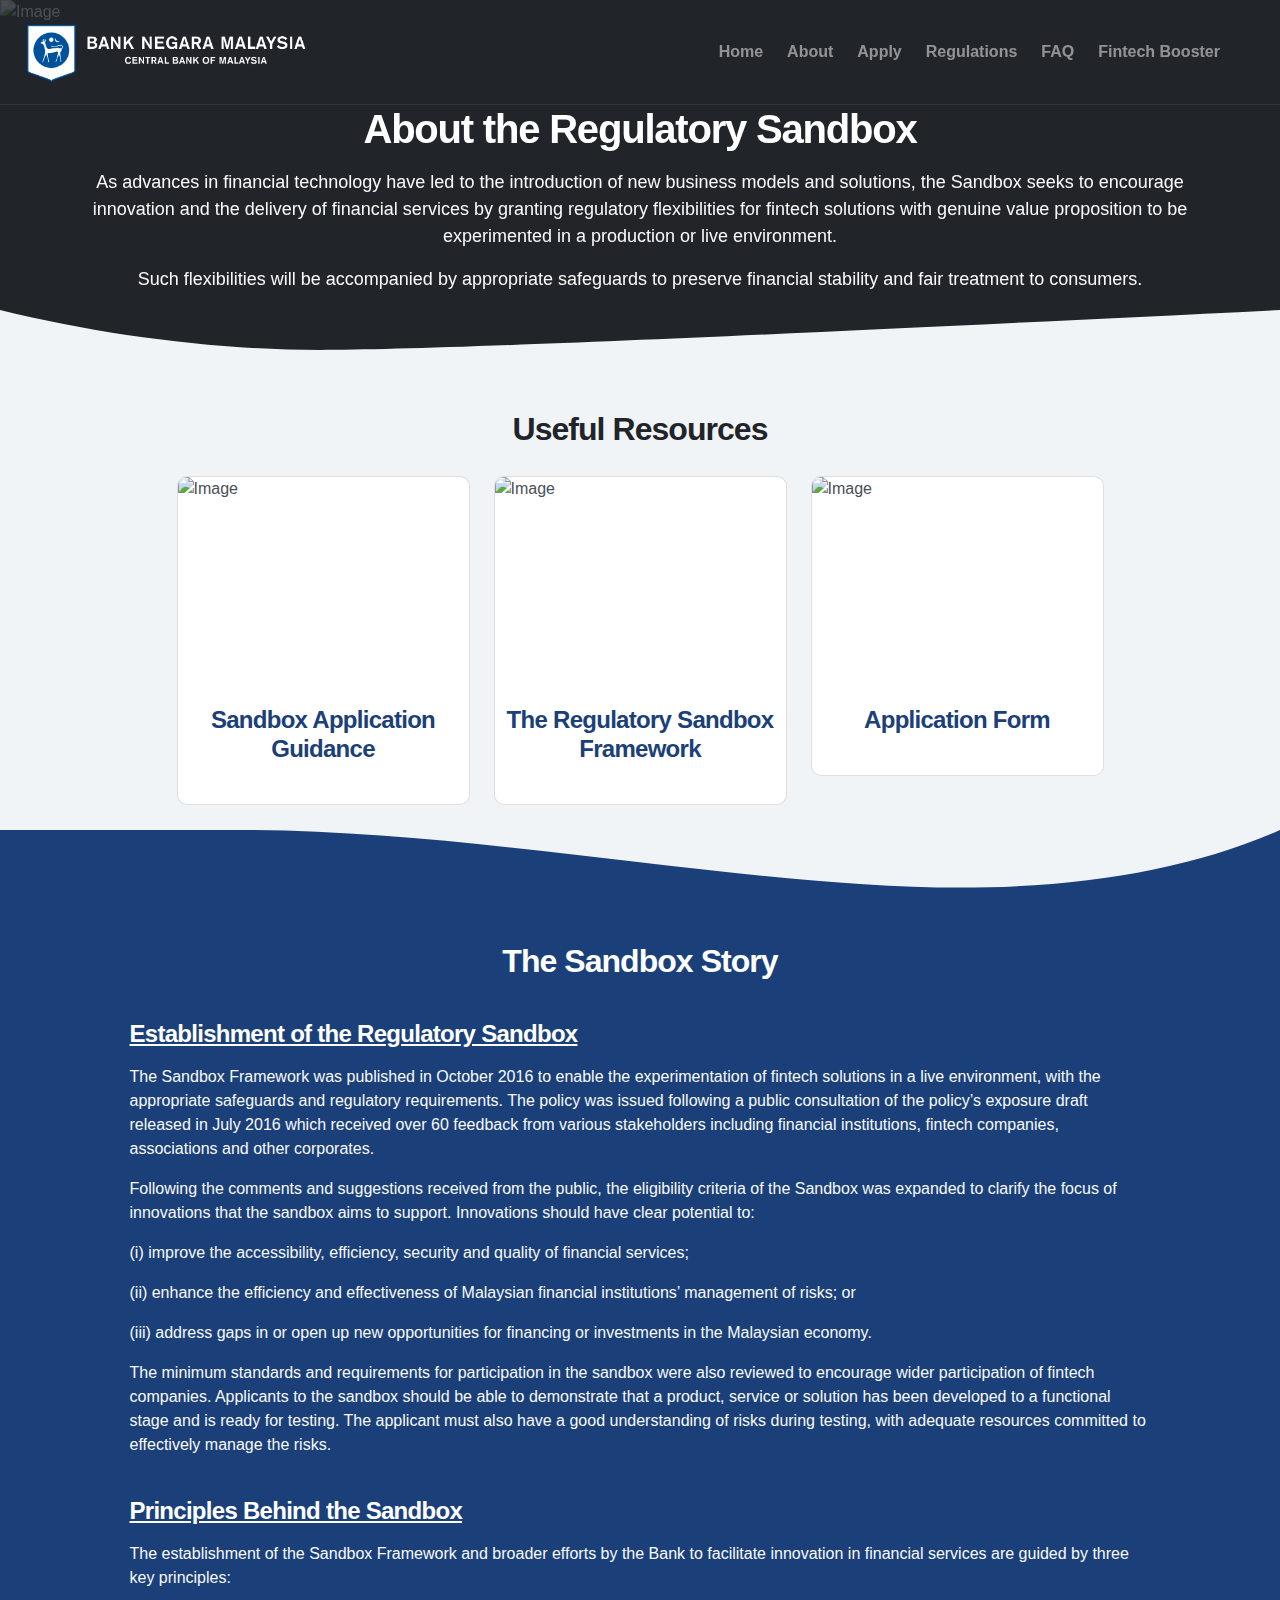
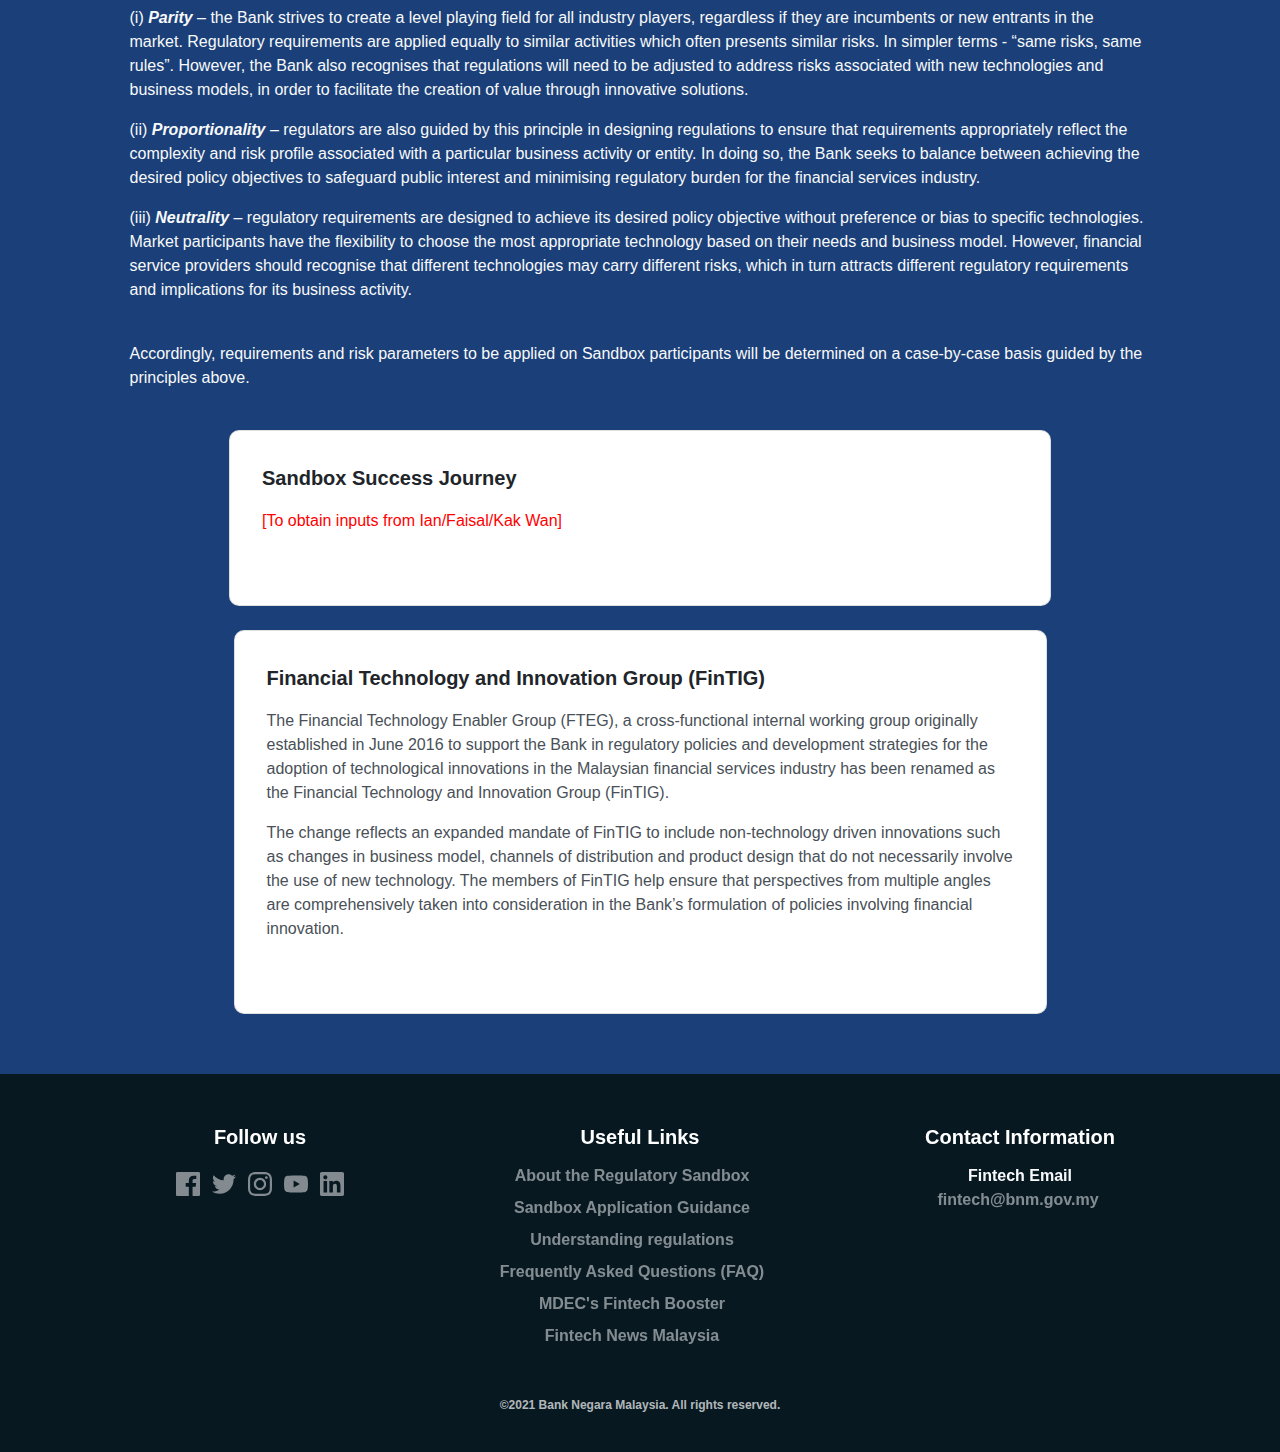
==== About.html @ 2fa1a5d5 "6 april update" ====
<!doctype html>
<html lang="en">
<meta http-equiv="content-type" content="text/html;charset=UTF-8" />
<head>
    <meta charset="utf-8">
    <title>About the Sandbox</title>
    <meta name="viewport" content="width=device-width, initial-scale=1.0">
    <meta name="description" content="About the Sandbox">
<link rel="shortcut icon" href="favicon.ico" />
    <link href="https://amer6693.github.io/about-page/css/loaders/loader-typing.css" rel="stylesheet" type="text/css" media="all" />
    <link href="https://amer6693.github.io/about-page/css/theme-coworking.css" rel="stylesheet" type="text/css" media="all" />
    <link href="https://amer6693.github.io/about-page/css/custom.css" rel="stylesheet" type="text/css" media="all" />
    <link rel="preload" as="font" href="https://amer6693.github.io/about-page/fonts/Inter-UI-upright.var.woff2" type="font/woff2" crossorigin="anonymous">
    <link rel="preload" as="font" href="https://amer6693.github.io/about-page/fonts/Inter-UI.var.woff2" type="font/woff2" crossorigin="anonymous">
  </head>

  <body data-smooth-scroll-offset="73">
    <div class="loader">
      <div class="loading-animation"></div>
    </div>
 
    <div class="navbar-container">
      <nav class="navbar navbar-expand-lg navbar-dark" data-overlay data-sticky="top">
        <div class="container col">
          <div class="px-1 col-6 col-sm-5 col-md-4 col-lg-3 col-xl-3">
            <img src="https://amer6693.github.io/about-page/images/bnm_logo_L.png"  alt="BNM Logo">
          </div>

          <button class="navbar-toggler order-last" type="button" data-toggle="collapse" data-target=".navbar-collapse" aria-expanded="false" aria-label="Toggle navigation">
            <img class="icon navbar-toggler-open" src="https://amer6693.github.io/about-page/images/icons/interface/menu.svg" alt="menu interface icon" data-inject-svg />
            <img class="icon navbar-toggler-close" src="https://amer6693.github.io/about-page/images/icons/interface/cross.svg" alt="cross interface icon" data-inject-svg />
          </button>
          <div class="col-lg-8  col-xl-7 collapse navbar-collapse justify-content-end order-last">
            <div class="py-2 py-lg-0">
              <ul class="navbar-nav">
                <li class="nav-item ">
                  <a href="https://amer6693.github.io/index.html" class="text-wrap nav-link">Home</a>
                </li>
                
                <li class="nav-item ">
                  <a href="https://amer6693.github.io/About.html" target="_blank" class="text-wrap nav-link">About</a>
                </li>

                <li class="nav-item ">
                  <a href="https://amer6693.github.io/Guidance.html" target="_blank" class="text-wrap nav-link">Apply</a>
                </li>

                <li class="nav-item ">
                  <a href="https://amer6693.github.io/Regulations.html" target ="_blank" class="text-wrap nav-link">Regulations</a>
                </li>
                
                <li class="nav-item ">
                  <a href="https://amer6693.github.io/FAQ.html" target ="_blank" class="text-wrap nav-link">FAQ</a>
                </li>
                
                <li class="nav-item ">
                  <a href="https://fintechbooster.com.my/" target ="_blank" class="text-wrap nav-link">Fintech Booster</a>
                </li>
                
                <li class="nav-item dropdown">
                  <a href="" class=" text-wrap nav-link dropdown-toggle" data-toggle="dropdown-grid" aria-expanded="false" aria-haspopup="true"></a>
                  <div class="dropdown-menu row" style="left: -1855px;">
                    <div class="col-auto" data-dropdown-content="" style="left: 1855px;">
                      <div class="dropdown-grid-menu">
                      <a href="" class="dropdown-item"></a>
                      </div>
                    </div>
                  </div>
                </li>

              </ul>
            </div>
          </div>


        </div>
      </nav>
    </div>
     
      <section class="has-divider py-0 bg-dark text-light header-inner p-0 jarallax position-relative" data-jarallax data-speed="0.2" data-overlay>
      <img src="https://www.un.org/sites/un2.un.org/files/field/image/inspiring_global_action_reframing_responsibilities_to_one_another_and_our_communities_during_the_covid-19_pandemic.jpg" alt="Image" class="jarallax-img opacity-20">
      
     <div class="container py-0">
        <div class="row text-center justify-content-center" data-aos="fade-up">
          <div class="col">
		   <h1 class="h1">About the Regulatory Sandbox</h1>
		   <p style="font-size: 18px;">As advances in financial technology have led to the introduction of new business models and solutions, the Sandbox seeks to encourage innovation and the delivery of financial services by granting regulatory flexibilities for fintech solutions with genuine value proposition to be experimented in a production or live environment.</p>
        <p style="font-size: 18px;">Such flexibilities will be accompanied by appropriate safeguards to preserve financial stability and fair treatment to consumers.</p>
          </div>
        </div>
      </div>

       <div class="divider">
        <svg xmlns="http://www.w3.org/2000/svg" xmlns:xlink="http://www.w3.org/1999/xlink" width="100%" height="96px" viewBox="0 0 100 100" version="1.1" preserveAspectRatio="none" class="injected-svg bg-primary-alt flip-x" data-src="https://amer6693.github.io/images/dividers/divider-1.svg">
     <path d="M0,0 C40,33 66,52 75,52 C83,52 92,33 100,0 L100,100 L0,100 L0,0 Z"></path>
</svg>
       </div>

    </section>


<!-- MAIN BODY -->

    <section class="bg-primary-alt py-0">
      <div class="container">
        <div class="row justify-content-center text-center mb-2">
          <div class="col">
            <br>
            <h2 class="mx-lg-8">Useful Resources</h2>
          </div>
        </div>
      </div>

      
      <div class="row mx-1 justify-content-center">

        <div class="col-5 col-md-3" >
          <div class="card">
            <img src="https://images.unsplash.com/photo-1454165804606-c3d57bc86b40?ixid=MXwxMjA3fDB8MHxzZWFyY2h8MXx8cHJvZmVzc2lvbmFsJTIwYmFja2dyb3VuZHxlbnwwfHwwfA%3D%3D&ixlib=rb-1.2.1&w=1000&q=80" width="250" height="200" alt="Image" class="card-img-top">
            <div class="flex-grow-1 mb-3">
              <h4 class="h4"><a href="https://amer6693.github.io/Guidance.html"><p style="text-align: center;"><br>Sandbox Application Guidance</br></p></a></h4>
              <p></p>
            </div>
          </div>
        </div>


        <div class="col-5 col-md-3" >
          <div class="card">
            <img src="https://www.psychologicalscience.org/redesign/wp-content/uploads/2016/01/PAFF_082917_flippingbook-609x419.jpg" width="250" height="200" alt="Image" class="card-img-top">
            <div class="flex-grow-1 mb-3">
              <h4 class="h4"><a href="https://www.bnm.gov.my/documents/20124/761691/pd_regulatorysandboxframework_Oct2016.pdf"><p style="text-align: center;"><br>The Regulatory Sandbox Framework</p></a></h4>
              <p></p>
            </div>
          </div>
        </div>

        <div class="col-5 col-md-3" >
          <div class="card">
            <img src="https://www.thebalancecareers.com/thmb/gufl5zSHn0_7gaZGr0sjx4Fl-YM=/1848x1039/filters:no_upscale():max_bytes(150000):strip_icc()/iStock_000061902266_Medium-56b09b2c3df78cf772cffab0.jpg" width="250" height="200" alt="Image" class="card-img-top">
            <div class="flex-grow-1 mb-3">
              <h4 class="h4"><a href="/BNM_Sandbox_Application_Form.docx" download="BNM_Sandbox_Application_Form.docx"><p style="text-align: center;"><br>Application Form</p></a></h4>
              <p></p>
            </div>
          </div>
        </div>
          
 
    </section>

    
    <div class="divider bg-primary-alt py-0" id="pt1">
      <svg xmlns="http://www.w3.org/2000/svg" xmlns:xlink="http://www.w3.org/1999/xlink" width="100%" height="96px" viewBox="0 0 100 100" version="1.1" preserveAspectRatio="none" class="injected-svg bg-primary flip-x" data-src="https://amer6693.github.io/images/dividers/divider-3.svg">
   <path d="M0,0 C6.83050094,50 15.1638343,75 25,75 C41.4957514,75 62.4956597,0 81.2456597,0 C93.7456597,0 99.9971065,0 100,0 L100,100 L0,100"></path>
</svg>
   </div>



   <section class="bg-primary py-0">
    
      <div class="container py-4">
        <div class="row  justify-content-center ">
          <div class="col-11 mb-3 text-light">
            <h2 class="h2"><p style="text-align: center;">The Sandbox Story</p> </h2>
            <br>
            <div id="sandbox-principles">
            <h4 class="h4" style="text-align: left;"><u>Establishment of the Regulatory Sandbox</u></h4>
            <p style="text-align: left;">The Sandbox Framework was published in October 2016 to enable the experimentation of fintech solutions in a live environment, with the appropriate safeguards and regulatory requirements. The policy was issued following a public consultation of the policy’s exposure draft released in July 2016 which received over 60 feedback from various stakeholders including financial institutions, fintech companies, associations and other corporates. </p>
            <p style="text-align: left;">Following the comments and suggestions received from the public, the eligibility criteria of the Sandbox was expanded to clarify the focus of innovations that the sandbox aims to support. Innovations should have clear potential to:</p>
            <p style="text-align: left;">(i) improve the accessibility, efficiency, security and quality of financial services;</p>
            <p style="text-align: left;">(ii) enhance the efficiency and effectiveness of Malaysian financial institutions’ management of risks; or</p>
            <p style="text-align: left;">(iii) address gaps in or open up new opportunities for financing or investments in the Malaysian economy.</p>
            <p style="text-align: left;">The minimum standards and requirements for participation in the sandbox were also reviewed to encourage wider participation of fintech companies. Applicants to the sandbox should be able to demonstrate that a product, service or solution has been developed to a functional stage and is ready for testing. The applicant must also have a good understanding of risks during testing, with adequate resources committed to effectively manage the risks.</p>
            <br>
            <h4 class="h4" style="text-align: left;"><u>Principles Behind the Sandbox </u></h4>
            <p style="text-align: left;">The establishment of the Sandbox Framework and broader efforts by the Bank to facilitate innovation in financial services are guided by three key principles:</p>
            <p style="text-align: left;">(i) <strong><i>Parity</i></strong> – the Bank strives to create a level playing field for all industry players, regardless if they are incumbents or new entrants in the market. Regulatory requirements are applied equally to similar activities which often presents similar risks. In simpler terms - “same risks, same rules”. However, the Bank also recognises that regulations will need to be adjusted to address risks associated with new technologies and business models, in order to facilitate the creation of value through innovative solutions. </p>
            <p style="text-align: left;">(ii) <strong><i>Proportionality</i></strong> – regulators are also guided by this principle in designing regulations to ensure that requirements appropriately reflect the complexity and risk profile associated with a particular business activity or entity. In doing so, the Bank seeks to balance between achieving the desired policy objectives to safeguard public interest and minimising regulatory burden for the financial services industry. </p>
            <p style="text-align: left;">(iii) <strong><i>Neutrality</i></strong> – regulatory requirements are designed to achieve its desired policy objective without preference or bias to specific technologies. Market participants have the flexibility to choose the most appropriate technology based on their needs and business model. However, financial service providers should recognise that different technologies may carry different risks, which in turn attracts different regulatory requirements and implications for its business activity.</p>
            <br>
            <p style="text-align: left;">Accordingly, requirements and risk parameters to be applied on Sandbox participants will be determined on a case-by-case basis guided by the principles above.</p>
            </div>
          </div>

          <div class="row mx-1 justify-content-center">
  
            <div class="col-12 col-md-9" >
              <div class="card card-body">
                <div class="flex-grow-1 mb-3">
                  <h6 class="h5">Sandbox Success Journey</h6>
                  <p></p>
                  <div><p style="color: red;">[To obtain inputs from Ian/Faisal/Kak Wan]</p> 
                </div>
              </div>
            </div>            
          </div>
          <div class="row mx-1 justify-content-center">
  
            <div class="col-12 col-md-9" >
              <div class="card card-body">
                <div class="flex-grow-1 mb-3">
                  <h6 class="h5">Financial Technology and Innovation Group (FinTIG)</h6>
                  <p></p>
                  <div><p class="">The Financial Technology Enabler Group (FTEG), a cross-functional internal working group originally established in June 2016 to support the Bank in regulatory policies and development strategies for the adoption of technological innovations in the Malaysian financial services industry has been renamed as the Financial Technology and Innovation Group (FinTIG).</p> 
                  <p class="">The change reflects an expanded mandate of FinTIG to include non-technology driven innovations such as changes in business model, channels of distribution and product design that do not necessarily involve the use of new technology. The members of FinTIG help ensure that perspectives from multiple angles are comprehensively taken into consideration in the Bank’s formulation of policies involving financial innovation.</p></div>
                </div>
              </div>
            </div>            
          </div>
        </div>
      </div>

     </div>

     </section>
 

    

<!-- PAGE FOOTER -->	
    
 
<footer class="pb-4 pt-5 bg-primary-3 text-light" id="footer">
  <div class="container text-center">
    <div class="row mb-2 justify-content-center">
      <div class="mb-3 col-sm-8 col-md-4 col-lg-4">
        <h5>Follow us</h5>
        <ul class="nav d-flex justify-content-center">
          <li class="nav-item ">
            <a href="https://facebook.com/bnm.official" target="bnm" class="nav-link px-1">
              <svg xmlns="http://www.w3.org/2000/svg" role="img" viewBox="0 0 24 24" class="injected-svg icon undefined" data-src="/o/https://amer6693.github.io/about-page/images/icons/social/facebook.svg" xmlns:xlink="http://www.w3.org/1999/xlink"><title>Facebook icon</title><path d="M22.676 0H1.324C.593 0 0 .593 0 1.324v21.352C0 23.408.593 24 1.324 24h11.494v-9.294H9.689v-3.621h3.129V8.41c0-3.099 1.894-4.785 4.659-4.785 1.325 0 2.464.097 2.796.141v3.24h-1.921c-1.5 0-1.792.721-1.792 1.771v2.311h3.584l-.465 3.63H16.56V24h6.115c.733 0 1.325-.592 1.325-1.324V1.324C24 .593 23.408 0 22.676 0"></path></svg>
            </a>
          </li>
          <li class="nav-item">
            <a href="https://twitter.com/BNM_official" target="bnm" class="nav-link px-1">
              <svg xmlns="http://www.w3.org/2000/svg" role="img" viewBox="0 0 24 24" class="injected-svg icon undefined" data-src="/o/https://amer6693.github.io/about-page/images/icons/social/twitter.svg" xmlns:xlink="http://www.w3.org/1999/xlink"><title>Twitter icon</title><path d="M23.954 4.569c-.885.389-1.83.654-2.825.775 1.014-.611 1.794-1.574 2.163-2.723-.951.555-2.005.959-3.127 1.184-.896-.959-2.173-1.559-3.591-1.559-2.717 0-4.92 2.203-4.92 4.917 0 .39.045.765.127 1.124C7.691 8.094 4.066 6.13 1.64 3.161c-.427.722-.666 1.561-.666 2.475 0 1.71.87 3.213 2.188 4.096-.807-.026-1.566-.248-2.228-.616v.061c0 2.385 1.693 4.374 3.946 4.827-.413.111-.849.171-1.296.171-.314 0-.615-.03-.916-.086.631 1.953 2.445 3.377 4.604 3.417-1.68 1.319-3.809 2.105-6.102 2.105-.39 0-.779-.023-1.17-.067 2.189 1.394 4.768 2.209 7.557 2.209 9.054 0 13.999-7.496 13.999-13.986 0-.209 0-.42-.015-.63.961-.689 1.8-1.56 2.46-2.548l-.047-.02z"></path></svg>
            </a>
          </li>
          <li class="nav-item">
            <a href="https://instagram.com/banknegaramalaysia" target="bnm" class="nav-link px-1">
              <svg xmlns="http://www.w3.org/2000/svg" role="img" viewBox="0 0 24 24" class="injected-svg icon undefined" data-src="/o/https://amer6693.github.io/about-page/images/icons/social/instagram.svg" xmlns:xlink="http://www.w3.org/1999/xlink"><title>Instagram icon</title><path d="M12 0C8.74 0 8.333.015 7.053.072 5.775.132 4.905.333 4.14.63c-.789.306-1.459.717-2.126 1.384S.935 3.35.63 4.14C.333 4.905.131 5.775.072 7.053.012 8.333 0 8.74 0 12s.015 3.667.072 4.947c.06 1.277.261 2.148.558 2.913.306.788.717 1.459 1.384 2.126.667.666 1.336 1.079 2.126 1.384.766.296 1.636.499 2.913.558C8.333 23.988 8.74 24 12 24s3.667-.015 4.947-.072c1.277-.06 2.148-.262 2.913-.558.788-.306 1.459-.718 2.126-1.384.666-.667 1.079-1.335 1.384-2.126.296-.765.499-1.636.558-2.913.06-1.28.072-1.687.072-4.947s-.015-3.667-.072-4.947c-.06-1.277-.262-2.149-.558-2.913-.306-.789-.718-1.459-1.384-2.126C21.319 1.347 20.651.935 19.86.63c-.765-.297-1.636-.499-2.913-.558C15.667.012 15.26 0 12 0zm0 2.16c3.203 0 3.585.016 4.85.071 1.17.055 1.805.249 2.227.415.562.217.96.477 1.382.896.419.42.679.819.896 1.381.164.422.36 1.057.413 2.227.057 1.266.07 1.646.07 4.85s-.015 3.585-.074 4.85c-.061 1.17-.256 1.805-.421 2.227-.224.562-.479.96-.899 1.382-.419.419-.824.679-1.38.896-.42.164-1.065.36-2.235.413-1.274.057-1.649.07-4.859.07-3.211 0-3.586-.015-4.859-.074-1.171-.061-1.816-.256-2.236-.421-.569-.224-.96-.479-1.379-.899-.421-.419-.69-.824-.9-1.38-.165-.42-.359-1.065-.42-2.235-.045-1.26-.061-1.649-.061-4.844 0-3.196.016-3.586.061-4.861.061-1.17.255-1.814.42-2.234.21-.57.479-.96.9-1.381.419-.419.81-.689 1.379-.898.42-.166 1.051-.361 2.221-.421 1.275-.045 1.65-.06 4.859-.06l.045.03zm0 3.678c-3.405 0-6.162 2.76-6.162 6.162 0 3.405 2.76 6.162 6.162 6.162 3.405 0 6.162-2.76 6.162-6.162 0-3.405-2.76-6.162-6.162-6.162zM12 16c-2.21 0-4-1.79-4-4s1.79-4 4-4 4 1.79 4 4-1.79 4-4 4zm7.846-10.405c0 .795-.646 1.44-1.44 1.44-.795 0-1.44-.646-1.44-1.44 0-.794.646-1.439 1.44-1.439.793-.001 1.44.645 1.44 1.439z"></path></svg>
            </a>
          </li>
          <li class="nav-item">
            <a href="https://youtube.com/bnm0fficial" target="bnm" class="nav-link px-1">
              <svg xmlns="http://www.w3.org/2000/svg" role="img" viewBox="0 0 24 24" class="injected-svg icon undefined" data-src="/o/https://amer6693.github.io/about-page/images/icons/social/youtube.svg" xmlns:xlink="http://www.w3.org/1999/xlink"><title>YouTube icon</title><path class="a" d="M23.495 6.205a3.007 3.007 0 0 0-2.088-2.088c-1.87-.501-9.396-.501-9.396-.501s-7.507-.01-9.396.501A3.007 3.007 0 0 0 .527 6.205a31.247 31.247 0 0 0-.522 5.805 31.247 31.247 0 0 0 .522 5.783 3.007 3.007 0 0 0 2.088 2.088c1.868.502 9.396.502 9.396.502s7.506 0 9.396-.502a3.007 3.007 0 0 0 2.088-2.088 31.247 31.247 0 0 0 .5-5.783 31.247 31.247 0 0 0-.5-5.805zM9.609 15.601V8.408l6.264 3.602z"></path></svg>
            </a>
          </li>
          <li class="nav-item">
            <a href="https://linkedin.com/company/bank-negara-malaysia" target="bnm" class="nav-link px-1">
              <svg xmlns="http://www.w3.org/2000/svg" role="img" viewBox="0 0 24 24" class="injected-svg icon undefined" data-src="/o/https://amer6693.github.io/about-page/images/icons/social/linkedin.svg" xmlns:xlink="http://www.w3.org/1999/xlink"><title>LinkedIn icon</title><path d="M20.447 20.452h-3.554v-5.569c0-1.328-.027-3.037-1.852-3.037-1.853 0-2.136 1.445-2.136 2.939v5.667H9.351V9h3.414v1.561h.046c.477-.9 1.637-1.85 3.37-1.85 3.601 0 4.267 2.37 4.267 5.455v6.286zM5.337 7.433c-1.144 0-2.063-.926-2.063-2.065 0-1.138.92-2.063 2.063-2.063 1.14 0 2.064.925 2.064 2.063 0 1.139-.925 2.065-2.064 2.065zm1.782 13.019H3.555V9h3.564v11.452zM22.225 0H1.771C.792 0 0 .774 0 1.729v20.542C0 23.227.792 24 1.771 24h20.451C23.2 24 24 23.227 24 22.271V1.729C24 .774 23.2 0 22.222 0h.003z"></path></svg>
            </a>
          </li>
        </ul>
      </div>
      <div class="mb-3 col-sm-8 col-md-6 col-lg">
        <h5>Useful Links</h5>
        <ul class="nav flex-column">
          <li class="nav-item ">
            <a href="https://amer6693.github.io/About.html" target ="_blank" class="text-wrap nav-link">About the Regulatory Sandbox</a>
          </li>

          <li class="nav-item ">
            <a href="https://amer6693.github.io/Guidance.html" target="_blank" class="text-wrap nav-link">Sandbox Application Guidance</a>
          </li>

          <li class="nav-item ">
            <a href="https://amer6693.github.io/Regulations.html" target ="_blank" class="text-wrap nav-link">Understanding regulations</a>
          </li>
          
          <li class="nav-item ">
            <a href="https://amer6693.github.io/FAQ.html" target ="_blank" class="text-wrap nav-link">Frequently Asked Questions (FAQ)</a>
          </li>
          
          <li class="nav-item ">
            <a href="https://fintechbooster.com.my/" target ="_blank" class="text-wrap nav-link">MDEC's Fintech Booster</a>
          </li> 
          <li class="nav-item ">
            <a href="https://fintechnews.my/" target ="_blank" class="text-wrap nav-link">Fintech News Malaysia</a>
          </li>             
        </ul>
      </div>
      <div class="mb-3 col-sm-8 col-md-6 col-lg">
        <h5>Contact Information</h5>
        <ul class="nav flex-column">
          <li class="nav-item"><b>Fintech Email</b>
            <a href="mailto:fintech@bnm.gov.my" class="nav-link ml-2">fintech@bnm.gov.my</a>
          </li>              
        </ul>
      </div>
    </div>
    <div class="row justify-content-center">
      <div class="col col-md-auto text-center">
        <small class="text-muted">©2021 Bank Negara Malaysia. All rights reserved.
        </small>
      </div>
    </div>
  </div>
</footer>
    
    <a href="" class="btn back-to-top btn-primary btn-round" data-smooth-scroll data-aos="fade-up" data-aos-offset="2000" data-aos-mirror="true" data-aos-once="false">
      <img class="icon" src="https://amer6693.github.io/about-page/images/icons/theme/navigation/arrow-up.svg" alt="arrow-up icon" data-inject-svg />
    </a>
    <!-- Required vendor scripts (Do not remove) -->
    <script type="text/javascript" src="https://amer6693.github.io/about-page/js/jquery.min.js"></script>
    <script type="text/javascript" src="https://amer6693.github.io/about-page/js/popper.min.js"></script>
    <script type="text/javascript" src="https://amer6693.github.io/about-page/js/bootstrap.js"></script>

    <!-- Optional Vendor Scripts (Remove the plugin script here and comment initializer script out of index.js if site does not use that feature) -->

    <!-- Flatpickr (calendar/date/time picker UI) -->
    <script type="text/javascript" src="https://amer6693.github.io/about-page/js/flatpickr.min.js"></script> 
    <!-- Flickity (handles touch enabled carousels and sliders) -->
    <script type="text/javascript" src="https://amer6693.github.io/about-page/js/flickity.pkgd.min.js"></script>
    <!-- Isotope (masonry layouts and filtering) -->
    <script type="text/javascript" src="https://amer6693.github.io/about-page/js/isotope.pkgd.min.js"></script>
    <!-- jarallax (parallax effect and video backgrounds) -->
    <script type="text/javascript" src="https://amer6693.github.io/about-page/js/jarallax.min.js"></script>
    <script type="text/javascript" src="https://amer6693.github.io/about-page/js/jarallax-video.min.js"></script>
    <script type="text/javascript" src="https://amer6693.github.io/about-page/js/jarallax-element.min.js"></script>
    <!-- AOS (Animate On Scroll - animates elements into view while scrolling down) -->
    <script type="text/javascript" src="https://amer6693.github.io/about-page/js/aos.js"></script>
    <!-- Ion rangeSlider (flexible and pretty range slider elements) -->
    <script type="text/javascript" src="https://amer6693.github.io/about-page/js/ion.rangeSlider.min.js"></script> 
    <!-- jQuery Countdown (displays countdown text to a specified date) -->
    <script type="text/javascript" src="https://amer6693.github.io/about-page/js/jquery.countdown.min.js"></script>
    <!-- ScrollMonitor (manages events for elements scrolling in and out of view) -->
    <script type="text/javascript" src="https://amer6693.github.io/about-page/js/scrollMonitor.js"></script>
    <!-- SVGInjector (replaces img tags with SVG code to allow easy inclusion of SVGs with the benefit of inheriting colors and styles)-->
    <script type="text/javascript" src="https://amer6693.github.io/about-page/js/svg-injector.umd.production.js"></script>
    <!-- Smooth scroll (animation to links in-page)-->
    <script type="text/javascript" src="https://amer6693.github.io/about-page/js/smooth-scroll.polyfills.min.js"></script>
    <!-- Plyr (unified player for Video, Audio, Vimeo and Youtube) -->
    <script type="text/javascript" src="https://amer6693.github.io/about-page/js/plyr.polyfilled.min.js"></script>
    <!-- Prism (displays formatted code boxes) -->
    <script type="text/javascript" src="https://amer6693.github.io/about-page/js/prism.js"></script> 
    <!-- Required theme scripts (Do not remove) -->
    <script type="text/javascript" src="https://amer6693.github.io/about-page/js/theme.js"></script>
    <!-- Removes page load animation when window is finished loading -->
    <script type="text/javascript">
      window.addEventListener("load", function () {    document.querySelector('body').classList.add('loaded');  });
    </script>


    <!-- Clipboard (copies content from browser into OS clipboard) -->
<!--    <script type="text/javascript" src="../2020/https://amer6693.github.io/about-page/js/clipboard.js"></script>-->
    <!-- Fancybox (handles image and video lightbox and galleries) -->
<!--    <script type="text/javascript" src="../2020/https://amer6693.github.io/about-page/js/jquery.fancybox.min.js"></script>-->
    <!-- jQuery smartWizard facilitates steppable wizard content -->
<!--    <script type="text/javascript" src="../2020/https://amer6693.github.io/about-page/js/jquery.smartWizard.min.js"></script>-->
    <!-- TwitterFetcher (displays a feed of tweets from a specified account)-->
<!--    <script type="text/javascript" src="../2020/https://amer6693.github.io/about-page/js/twitterFetcher_min.js"></script>-->
    <!-- Typed text (animated typing effect)-->
<!--    <script type="text/javascript" src="../2020/https://amer6693.github.io/about-page/js/typed.min.js"></script>-->
<!-- Global site tag (gtag.js) - Google Analytics -->
<script async src="https://www.googletagmanager.com/gtag/js?id=UA-7119121-1"></script>
<script>
  window.dataLayer = window.dataLayer || [];
  function gtag(){dataLayer.push(arguments);}
  gtag('js', new Date());

  gtag('config', 'UA-7119121-1');
</script>


  </body>

</html>
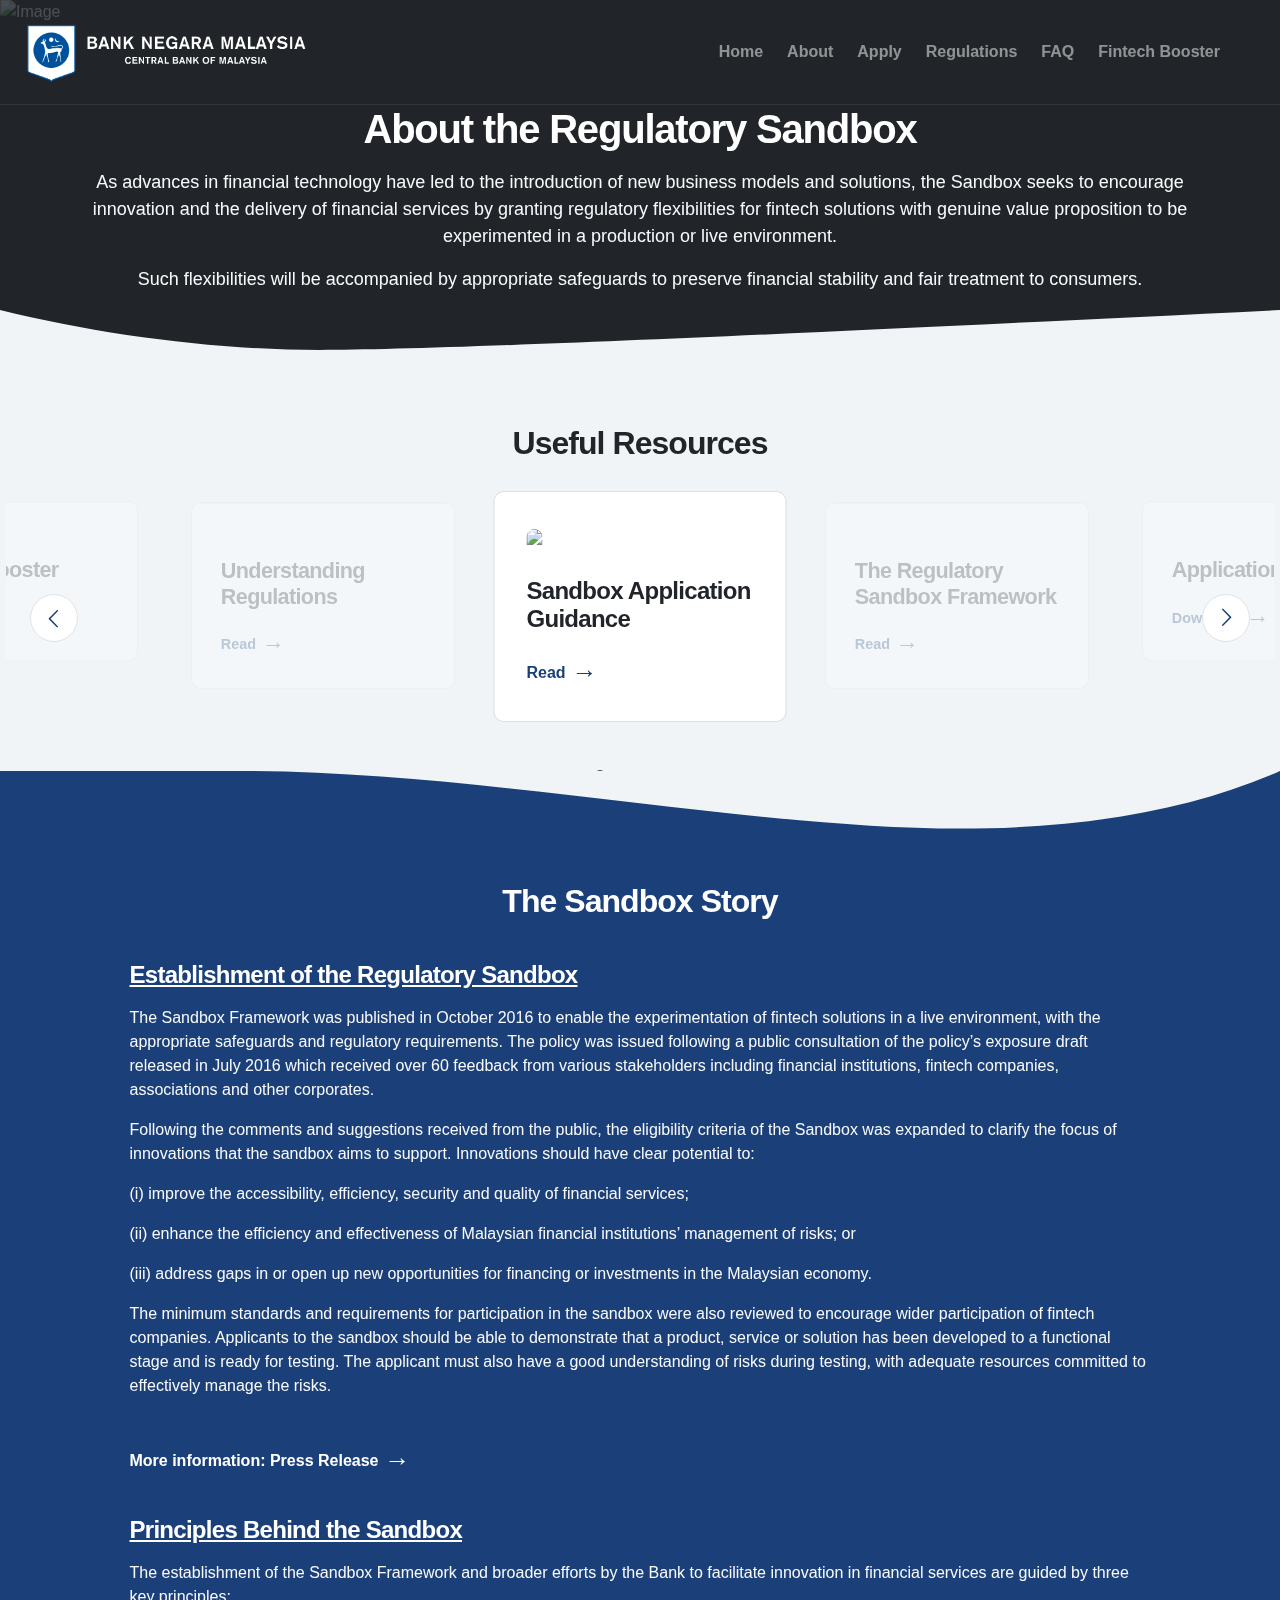
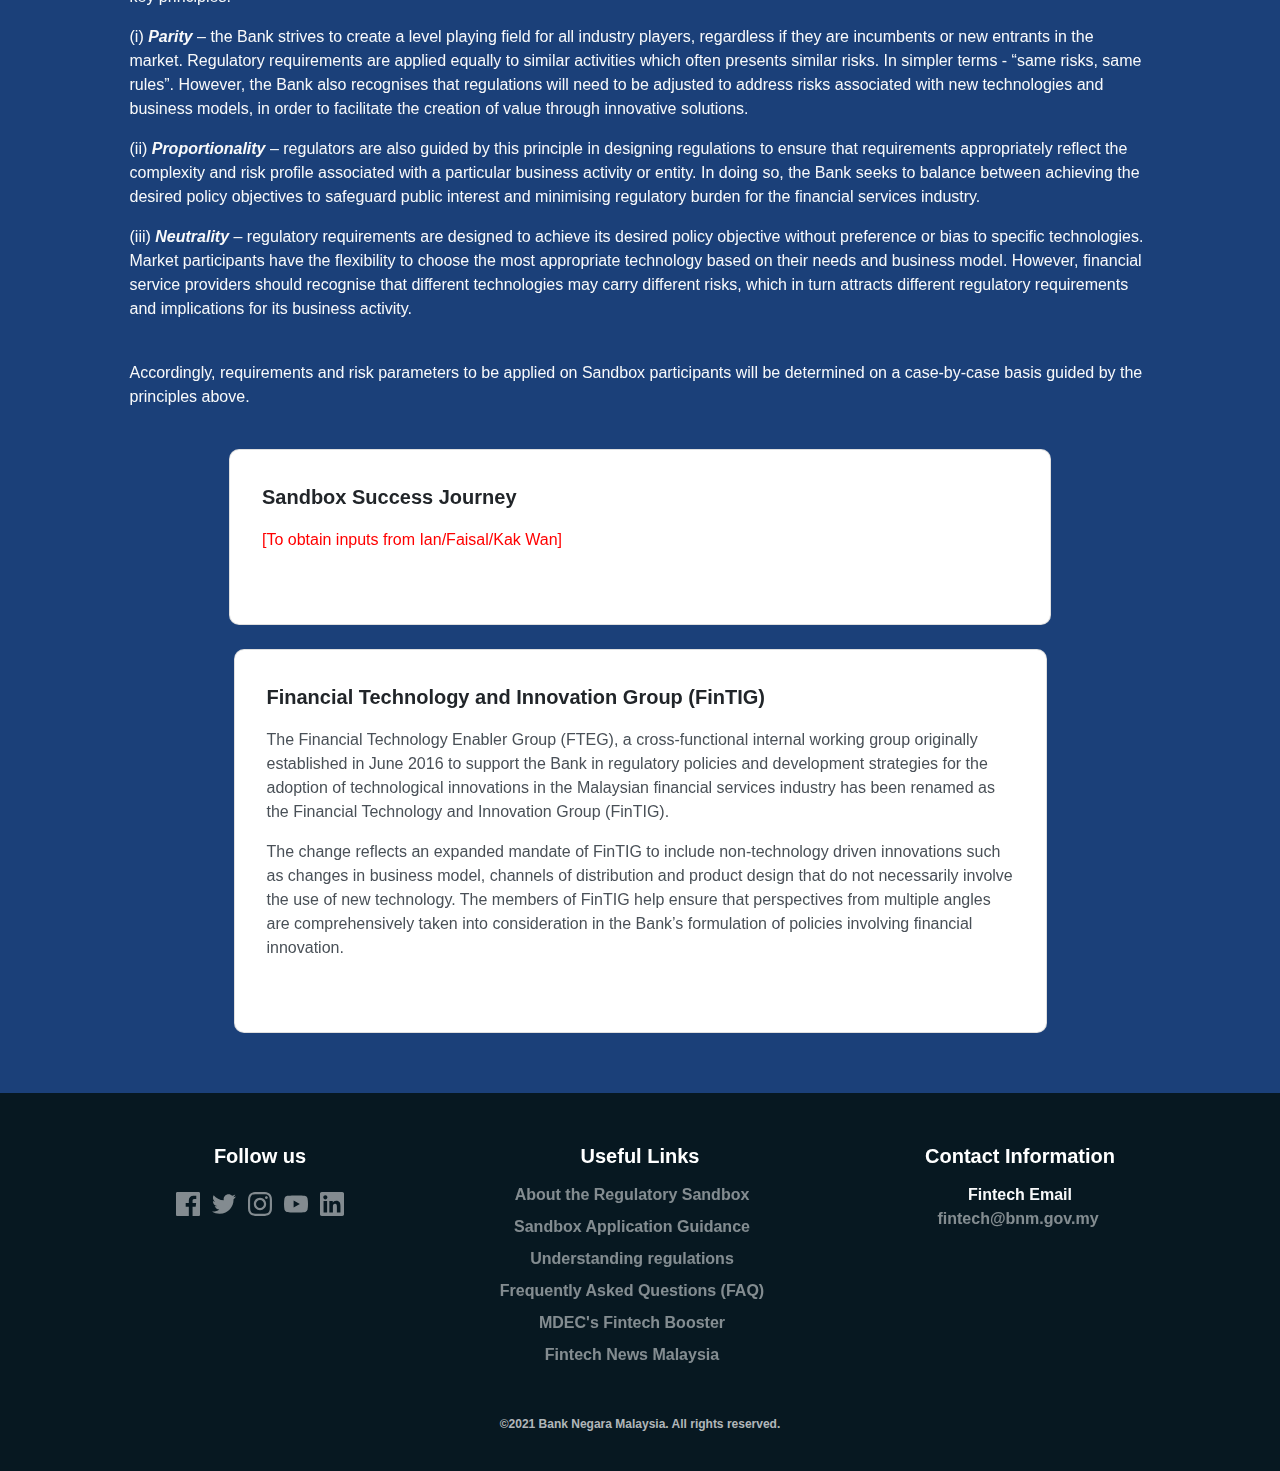
==== commit 593c9611: "change useful resources to carousell format" ====
--- a/About.html
+++ b/About.html
@@ -101,54 +101,81 @@
 
 <!-- MAIN BODY -->
 
-    <section class="bg-primary-alt py-0">
-      <div class="container">
+<section class="bg-primary-1 pt-0 pb-3">
+    
+  <div class="container">
         <div class="row justify-content-center text-center mb-2">
           <div class="col">
-            <br>
-            <h2 class="mx-lg-8">Useful Resources</h2>
+            <h2 class="mx-lg-8"><br>Useful Resources</br></h2>
+            </div>
           </div>
         </div>
-      </div>
-
       
-      <div class="row mx-1 justify-content-center">
-
-        <div class="col-5 col-md-3" >
-          <div class="card">
-            <img src="https://images.unsplash.com/photo-1454165804606-c3d57bc86b40?ixid=MXwxMjA3fDB8MHxzZWFyY2h8MXx8cHJvZmVzc2lvbmFsJTIwYmFja2dyb3VuZHxlbnwwfHwwfA%3D%3D&ixlib=rb-1.2.1&w=1000&q=80" width="250" height="200" alt="Image" class="card-img-top">
-            <div class="flex-grow-1 mb-3">
-              <h4 class="h4"><a href="https://amer6693.github.io/Guidance.html"><p style="text-align: center;"><br>Sandbox Application Guidance</br></p></a></h4>
-              <p></p>
-            </div>
-          </div>
-        </div>
-
-
-        <div class="col-5 col-md-3" >
-          <div class="card">
-            <img src="https://www.psychologicalscience.org/redesign/wp-content/uploads/2016/01/PAFF_082917_flippingbook-609x419.jpg" width="250" height="200" alt="Image" class="card-img-top">
-            <div class="flex-grow-1 mb-3">
-              <h4 class="h4"><a href="https://www.bnm.gov.my/documents/20124/761691/pd_regulatorysandboxframework_Oct2016.pdf"><p style="text-align: center;"><br>The Regulatory Sandbox Framework</p></a></h4>
-              <p></p>
-            </div>
-          </div>
-        </div>
-
-        <div class="col-5 col-md-3" >
-          <div class="card">
-            <img src="https://www.thebalancecareers.com/thmb/gufl5zSHn0_7gaZGr0sjx4Fl-YM=/1848x1039/filters:no_upscale():max_bytes(150000):strip_icc()/iStock_000061902266_Medium-56b09b2c3df78cf772cffab0.jpg" width="250" height="200" alt="Image" class="card-img-top">
-            <div class="flex-grow-1 mb-3">
-              <h4 class="h4"><a href="/BNM_Sandbox_Application_Form.docx" download="BNM_Sandbox_Application_Form.docx"><p style="text-align: center;"><br>Application Form</p></a></h4>
-              <p></p>
-            </div>
-          </div>
-        </div>
+      <div class="arrows-inside highlight-selected mb-0 mx-1 flickity-enabled is-draggable" data-flickity="{ &quot;autoPlay&quot;: true, &quot;imagesLoaded&quot;: true, &quot;wrapAround&quot;: true }" tabindex="0">
+   
           
- 
-    </section>
-
-    
+<!--CAROUSELL-->
+          <div class="carousel-cell col-lg-3 col-md-3 col-sm-6 col-6 py-10">
+            <div class="card card-body d-flex flex-column">
+                    <a href="#">
+                      <div class="mr-2">
+                      </div>
+                      <img src="https://images.unsplash.com/photo-1454165804606-c3d57bc86b40?ixid=MXwxMjA3fDB8MHxzZWFyY2h8MXx8cHJvZmVzc2lvbmFsJTIwYmFja2dyb3VuZHxlbnwwfHwwfA%3D%3D&ixlib=rb-1.2.1&w=1000&q=80" class="card-img-top">
+
+                    <h4><br>Sandbox Application Guidance</h4></a>
+                    <a href="Guidance.html" target ="_blank" class="hover-arrow">Read</a>
+                  </div>
+                </div>
+            <div class="carousel-cell col-lg-3 col-md-3 col-sm-6 col-6 py-10">
+              <div class="card card-body d-flex flex-column">
+                     <a href="#">
+                        <div class="mr-2">
+                        </div>
+                          <h4><br>The Regulatory Sandbox Framework</h4></a>
+                          <a href="https://www.bnm.gov.my/documents/20124/761691/pd_regulatorysandboxframework_Oct2016.pdf" target ="_blank" class="hover-arrow">Read</a>
+                        </div>
+                      </div>
+                      <div class="carousel-cell col-lg-3 col-md-3 col-sm-6 col-6 py-10">
+                        <div class="card card-body d-flex flex-column">
+                                <a href="#">
+                                  <div class="mr-2">
+                                  </div>
+                                  <h4><br>Application Form</h4>
+                                  <a href="/BNM_Sandbox_Application_Form.docx" download="BNM_Sandbox_Application_Form.docx" target ="_blank" class="hover-arrow">Download</a>
+                              </div>
+                            </div>
+                            <div class="carousel-cell col-lg-3 col-md-3 col-sm-6 col-6 py-10">
+                              <div class="card card-body d-flex flex-column">
+                                      <a href="#">
+                                        <div class="mr-2">
+                                        </div>
+                                      <h4><br>Frequesntly Asked Questions (FAQ)</h4></a>
+                                      <a href="FAQ.html" target ="_blank" class="hover-arrow">Read</a>
+                                    </div>
+                                  </div>
+                                  <div class="carousel-cell col-lg-3 col-md-4 col-sm-7 col-7 py-10">
+                                    <div class="card card-body d-flex flex-column">
+                                            <a href="#">
+                                              <div class="mr-2">
+                                              </div>
+                                            <h4><br>Fintech Booster</h4></a>
+                                            <a href="https://fintechbooster.com.my/" target ="_blank" class="hover-arrow">Explore</a>
+                                          </div>
+                                        </div>
+                                        <div class="carousel-cell col-lg-3 col-md-4 col-sm-7 col-7 py-10">
+                                          <div class="card card-body d-flex flex-column">
+                                                  <a href="#">
+                                                    <div class="mr-2">
+                                                    </div>
+                                                  <h4><br>Understanding Regulations</h4></a>
+                                                  <a href="Regulations.html" target ="_blank" class="hover-arrow">Read</a>
+                                                </div>
+                                              </div>
+  
+<!--END OF CAROUSELL-->   
+</section>
+
+
     <div class="divider bg-primary-alt py-0" id="pt1">
       <svg xmlns="http://www.w3.org/2000/svg" xmlns:xlink="http://www.w3.org/1999/xlink" width="100%" height="96px" viewBox="0 0 100 100" version="1.1" preserveAspectRatio="none" class="injected-svg bg-primary flip-x" data-src="https://amer6693.github.io/images/dividers/divider-3.svg">
    <path d="M0,0 C6.83050094,50 15.1638343,75 25,75 C41.4957514,75 62.4956597,0 81.2456597,0 C93.7456597,0 99.9971065,0 100,0 L100,100 L0,100"></path>
@@ -172,6 +199,8 @@
             <p style="text-align: left;">(ii) enhance the efficiency and effectiveness of Malaysian financial institutions’ management of risks; or</p>
             <p style="text-align: left;">(iii) address gaps in or open up new opportunities for financing or investments in the Malaysian economy.</p>
             <p style="text-align: left;">The minimum standards and requirements for participation in the sandbox were also reviewed to encourage wider participation of fintech companies. Applicants to the sandbox should be able to demonstrate that a product, service or solution has been developed to a functional stage and is ready for testing. The applicant must also have a good understanding of risks during testing, with adequate resources committed to effectively manage the risks.</p>
+            <br>
+            <p style="text-align: left;" class="hover-arrow"><a href="index.html#related-publications">More information: Press Release</a></p>
             <br>
             <h4 class="h4" style="text-align: left;"><u>Principles Behind the Sandbox </u></h4>
             <p style="text-align: left;">The establishment of the Sandbox Framework and broader efforts by the Bank to facilitate innovation in financial services are guided by three key principles:</p>
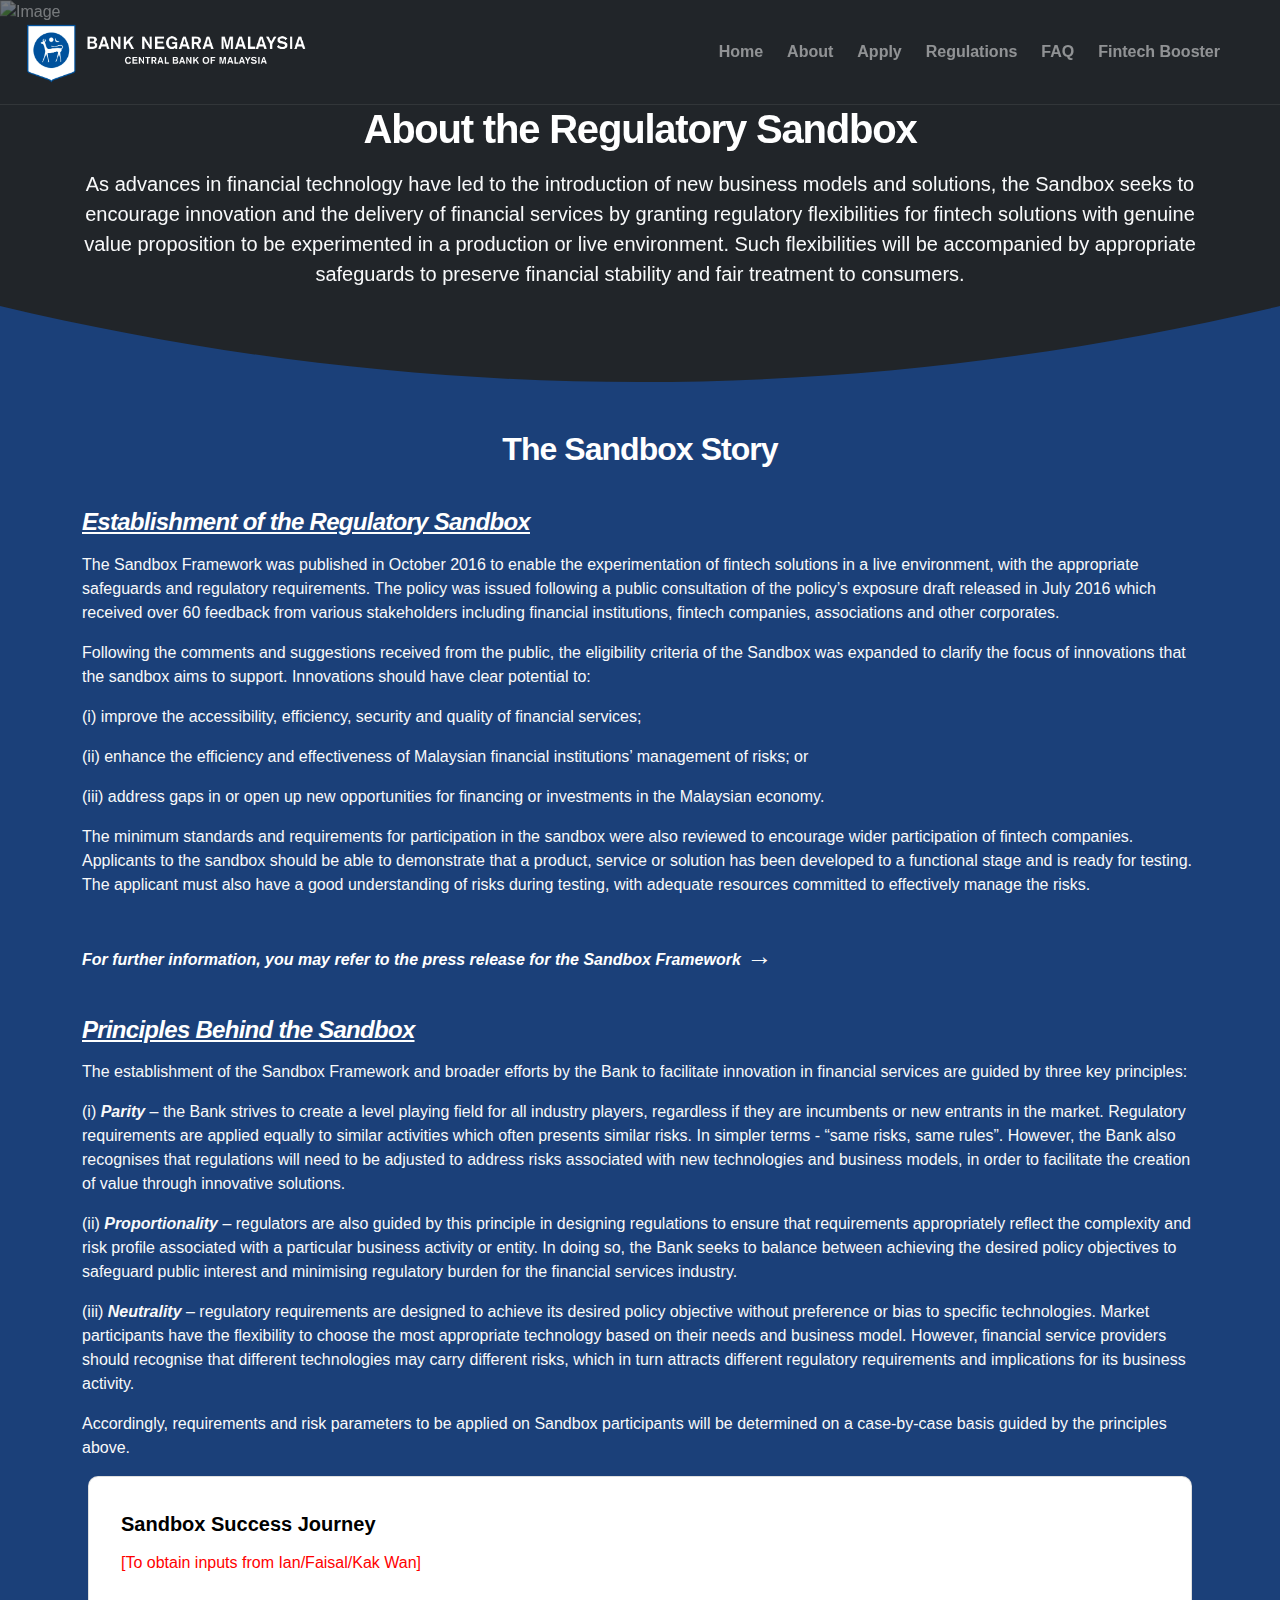
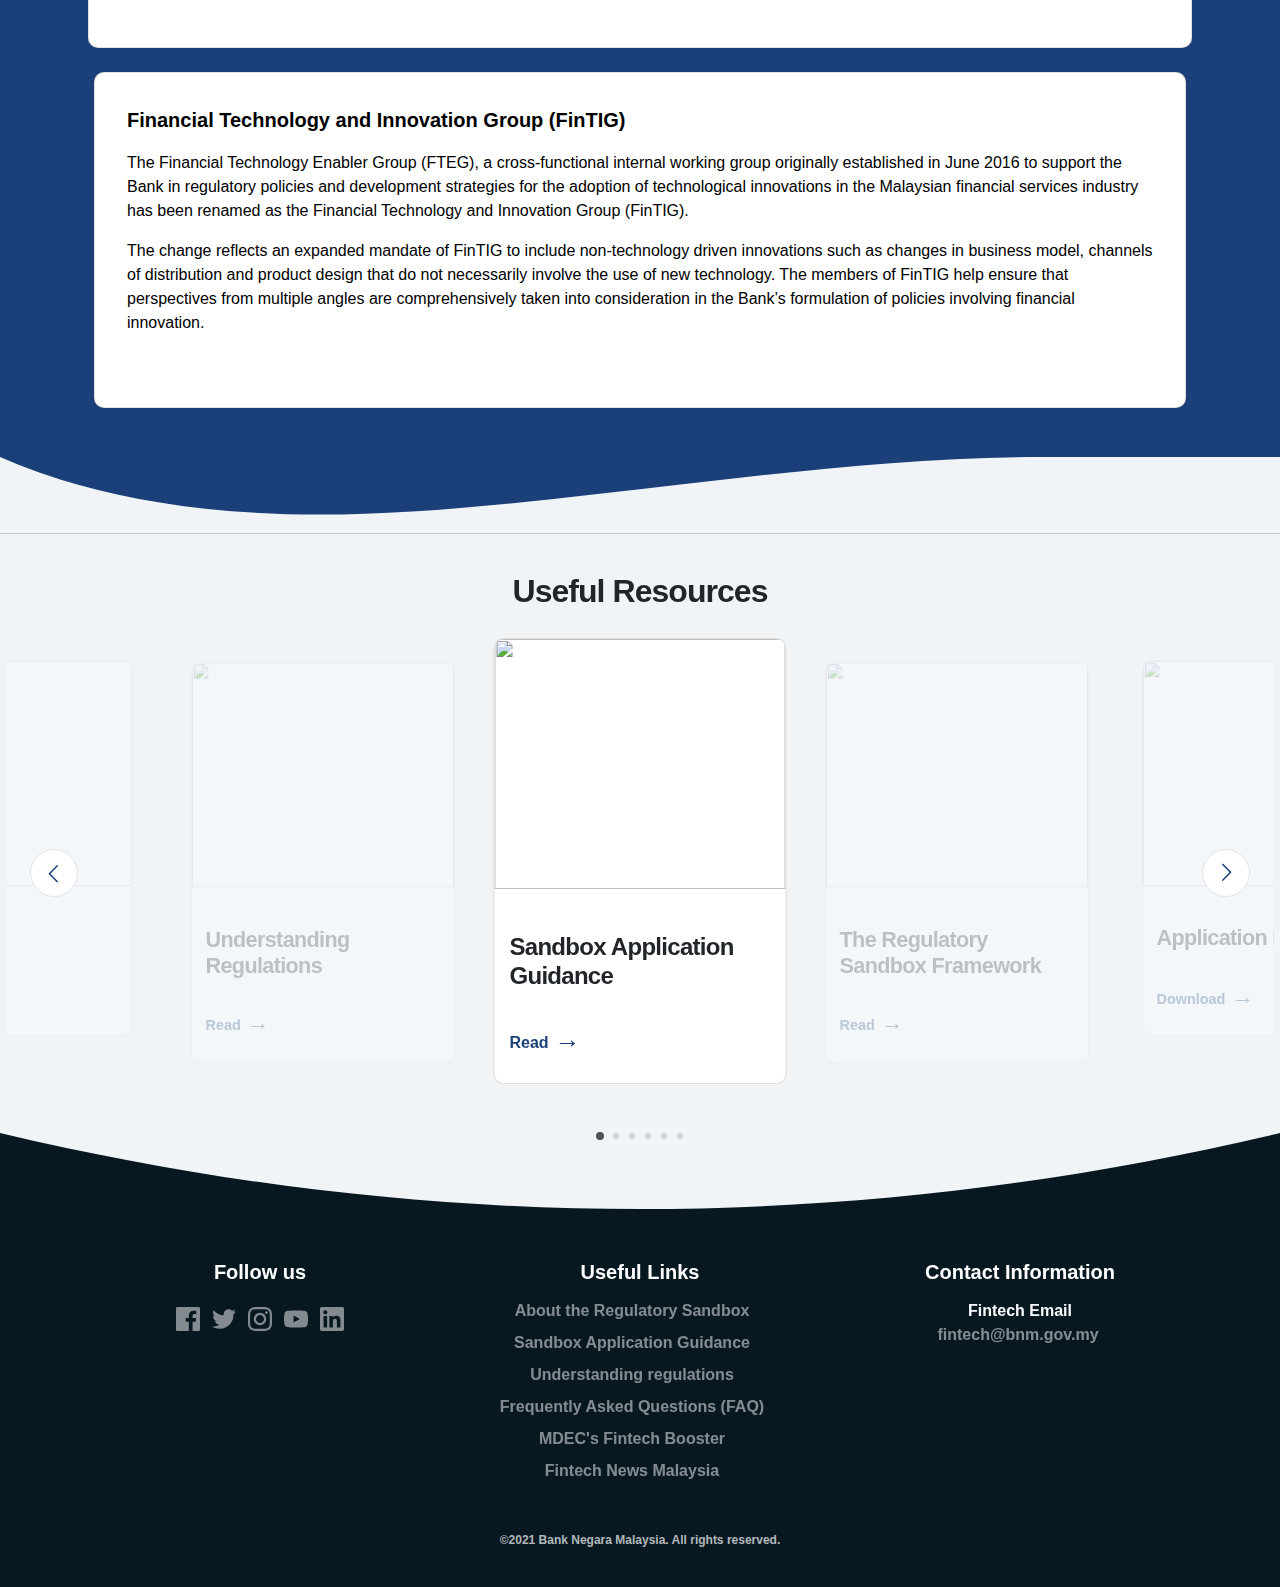
==== commit 512cf069: "about page box" ====
--- a/About.html
+++ b/About.html
@@ -77,30 +77,94 @@
       </nav>
     </div>
      
-      <section class="has-divider py-0 bg-dark text-light header-inner p-0 jarallax position-relative" data-jarallax data-speed="0.2" data-overlay>
-      <img src="https://www.un.org/sites/un2.un.org/files/field/image/inspiring_global_action_reframing_responsibilities_to_one_another_and_our_communities_during_the_covid-19_pandemic.jpg" alt="Image" class="jarallax-img opacity-20">
+
+     <section class="bg-dark text-light header-inner p-0 jarallax position-relative" data-jarallax data-speed="0.2" data-overlay>
+      <img src="https://www.un.org/sites/un2.un.org/files/field/image/inspiring_global_action_reframing_responsibilities_to_one_another_and_our_communities_during_the_covid-19_pandemic.jpg" alt="Image" class="jarallax-img opacity-40">
       
      <div class="container py-0">
         <div class="row text-center justify-content-center" data-aos="fade-up">
           <div class="col">
 		   <h1 class="h1">About the Regulatory Sandbox</h1>
-		   <p style="font-size: 18px;">As advances in financial technology have led to the introduction of new business models and solutions, the Sandbox seeks to encourage innovation and the delivery of financial services by granting regulatory flexibilities for fintech solutions with genuine value proposition to be experimented in a production or live environment.</p>
-        <p style="font-size: 18px;">Such flexibilities will be accompanied by appropriate safeguards to preserve financial stability and fair treatment to consumers.</p>
+           <p class="lead">As advances in financial technology have led to the introduction of new business models and solutions, the Sandbox seeks to encourage innovation and the delivery of financial services by granting regulatory flexibilities for fintech solutions with genuine value proposition to be experimented in a production or live environment. Such flexibilities will be accompanied by appropriate safeguards to preserve financial stability and fair treatment to consumers.
+          </p>
           </div>
         </div>
       </div>
-
-       <div class="divider">
-        <svg xmlns="http://www.w3.org/2000/svg" xmlns:xlink="http://www.w3.org/1999/xlink" width="100%" height="96px" viewBox="0 0 100 100" version="1.1" preserveAspectRatio="none" class="injected-svg bg-primary-alt flip-x" data-src="https://amer6693.github.io/images/dividers/divider-1.svg">
-     <path d="M0,0 C40,33 66,52 75,52 C83,52 92,33 100,0 L100,100 L0,100 L0,0 Z"></path>
+ 
+ 
+      <div class="divider"> <svg xmlns="http://www.w3.org/2000/svg" xmlns:xlink="http://www.w3.org/1999/xlink" width="100%" height="96px" viewBox="0 0 100 100" version="1.1" preserveAspectRatio="none" class="injected-svg bg-primary" data-src="/o/covid-19/images/dividers/divider-2.svg">
+        <path d="M0,0 C16.6666667,66 33.3333333,99 50,99 C66.6666667,99 83.3333333,66 100,0 L100,100 L0,100 L0,0 Z"></path>
+    </svg> </div>
+
+    </section>
+
+<!-- MAIN BODY -->
+
+<section class="bg-primary pt-5 pb-0 has-divider" >
+  <div class="container py-0">
+    <div class="row justify-content-center text-light text-center mb-3">
+      <div class="col">
+            <h2 class="h2"><p style="text-align: center;">The Sandbox Story</p> </h2>
+            <br>
+            <h4 class="h4" style="text-align: left;"><i><u>Establishment of the Regulatory Sandbox</u></i></h4>
+            <p style="text-align: left;">The Sandbox Framework was published in October 2016 to enable the experimentation of fintech solutions in a live environment, with the appropriate safeguards and regulatory requirements. The policy was issued following a public consultation of the policy’s exposure draft released in July 2016 which received over 60 feedback from various stakeholders including financial institutions, fintech companies, associations and other corporates. </p>
+            <p style="text-align: left;">Following the comments and suggestions received from the public, the eligibility criteria of the Sandbox was expanded to clarify the focus of innovations that the sandbox aims to support. Innovations should have clear potential to:</p>
+            <p style="text-align: left;">(i) improve the accessibility, efficiency, security and quality of financial services;</p>
+            <p style="text-align: left;">(ii) enhance the efficiency and effectiveness of Malaysian financial institutions’ management of risks; or</p>
+            <p style="text-align: left;">(iii) address gaps in or open up new opportunities for financing or investments in the Malaysian economy.</p>
+            <div id="sandbox-principles">
+            <p style="text-align: left;">The minimum standards and requirements for participation in the sandbox were also reviewed to encourage wider participation of fintech companies. Applicants to the sandbox should be able to demonstrate that a product, service or solution has been developed to a functional stage and is ready for testing. The applicant must also have a good understanding of risks during testing, with adequate resources committed to effectively manage the risks.</p>
+            <br>
+            <p style="text-align: left;" class="hover-arrow"><a href="index.html#related-publications"><i>For further information, you may refer to the press release for the Sandbox Framework</i></a></p>
+            <br>
+            <h4 class="h4" style="text-align: left;"><i><u>Principles Behind the Sandbox </u></i></h4>
+            <p style="text-align: left;">The establishment of the Sandbox Framework and broader efforts by the Bank to facilitate innovation in financial services are guided by three key principles:</p>
+            <p style="text-align: left;">(i) <strong><i>Parity</i></strong> – the Bank strives to create a level playing field for all industry players, regardless if they are incumbents or new entrants in the market. Regulatory requirements are applied equally to similar activities which often presents similar risks. In simpler terms - “same risks, same rules”. However, the Bank also recognises that regulations will need to be adjusted to address risks associated with new technologies and business models, in order to facilitate the creation of value through innovative solutions. </p>
+            <p style="text-align: left;">(ii) <strong><i>Proportionality</i></strong> – regulators are also guided by this principle in designing regulations to ensure that requirements appropriately reflect the complexity and risk profile associated with a particular business activity or entity. In doing so, the Bank seeks to balance between achieving the desired policy objectives to safeguard public interest and minimising regulatory burden for the financial services industry. </p>
+            <p style="text-align: left;">(iii) <strong><i>Neutrality</i></strong> – regulatory requirements are designed to achieve its desired policy objective without preference or bias to specific technologies. Market participants have the flexibility to choose the most appropriate technology based on their needs and business model. However, financial service providers should recognise that different technologies may carry different risks, which in turn attracts different regulatory requirements and implications for its business activity.</p>
+            <p style="text-align: left;">Accordingly, requirements and risk parameters to be applied on Sandbox participants will be determined on a case-by-case basis guided by the principles above.</p>
+            </div>
+          </div>
+
+          <div class="row mx-1 justify-content-center">
+  
+            <div class="col-12 col-md-12" >
+              <div class="card card-body">
+                <div class="flex-grow-1 mb-3" style="color: black; text-align: left;">
+                  <h5 style="color: black;">Sandbox Success Journey</h5>
+                  <div>
+                    <p style="color: red;">[To obtain inputs from Ian/Faisal/Kak Wan]</p> 
+                </div>
+              </div>
+            </div>            
+          </div>
+          <div class="row mx-1 justify-content-center">
+  
+            <div class="col-12 col-md-12" >
+              <div class="card card-body">
+                <div class="flex-grow-1 mb-3" style="color: black; text-align: left;">
+                  <h5 style="color: black;">Financial Technology and Innovation Group (FinTIG)</h5>
+                  <p></p>
+                  <div><p class="">The Financial Technology Enabler Group (FTEG), a cross-functional internal working group originally established in June 2016 to support the Bank in regulatory policies and development strategies for the adoption of technological innovations in the Malaysian financial services industry has been renamed as the Financial Technology and Innovation Group (FinTIG).</p> 
+                  <p class="">The change reflects an expanded mandate of FinTIG to include non-technology driven innovations such as changes in business model, channels of distribution and product design that do not necessarily involve the use of new technology. The members of FinTIG help ensure that perspectives from multiple angles are comprehensively taken into consideration in the Bank’s formulation of policies involving financial innovation.</p></div>
+                </div>
+              </div>
+            </div>            
+          </div>
+        </div>
+      </div>
+
+     </div>
+     <div class="divider bg-primary py-0">
+      <svg xmlns="http://www.w3.org/2000/svg" xmlns:xlink="http://www.w3.org/1999/xlink" width="100%" height="96px" viewBox="0 0 100 100" version="1.1" preserveAspectRatio="none" class="injected-svg bg-primary-alt" data-src="/o/covid-19/images/dividers/divider-3.svg">
+   <path d="M0,0 C6.83050094,50 15.1638343,75 25,75 C41.4957514,75 62.4956597,0 81.2456597,0 C93.7456597,0 99.9971065,0 100,0 L100,100 L0,100"></path>
 </svg>
-       </div>
-
-    </section>
-
-
-<!-- MAIN BODY -->
-
+  </div>
+
+     </section>
+     
+
+<!-- GUIDANCE  -->
 <section class="bg-primary-1 pt-0 pb-3">
     
   <div class="container">
@@ -116,136 +180,82 @@
           
 <!--CAROUSELL-->
           <div class="carousel-cell col-lg-3 col-md-3 col-sm-6 col-6 py-10">
-            <div class="card card-body d-flex flex-column">
+            <div class="card card-body d-flex flex-column" style="padding:0;">
                     <a href="#">
                       <div class="mr-2">
                       </div>
-                      <img src="https://images.unsplash.com/photo-1454165804606-c3d57bc86b40?ixid=MXwxMjA3fDB8MHxzZWFyY2h8MXx8cHJvZmVzc2lvbmFsJTIwYmFja2dyb3VuZHxlbnwwfHwwfA%3D%3D&ixlib=rb-1.2.1&w=1000&q=80" class="card-img-top">
-
-                    <h4><br>Sandbox Application Guidance</h4></a>
-                    <a href="Guidance.html" target ="_blank" class="hover-arrow">Read</a>
+                      <img src="https://img.freepik.com/free-photo/aerial-view-business-data-analysis-graph_53876-13390.jpg?size=626&ext=jpg" class="card-img-top flex-grow-1" height="250px">
+                    <h4 style="margin: 15px;"><br>Sandbox Application Guidance</h4></a>
+                    <a href="Guidance.html" target ="_blank" class="hover-arrow mb-3" style="margin: 15px;">Read</a>
+                    </div>
                   </div>
-                </div>
+
             <div class="carousel-cell col-lg-3 col-md-3 col-sm-6 col-6 py-10">
-              <div class="card card-body d-flex flex-column">
+              <div class="card card-body d-flex flex-column" style="padding:0;">
                      <a href="#">
                         <div class="mr-2">
                         </div>
-                          <h4><br>The Regulatory Sandbox Framework</h4></a>
-                          <a href="https://www.bnm.gov.my/documents/20124/761691/pd_regulatorysandboxframework_Oct2016.pdf" target ="_blank" class="hover-arrow">Read</a>
+                        <img src="https://rowangroup.uk.com/wp-content/uploads/2020/10/https___blogs-images.forbes.com_alejandrocremades_files_2018_07_desk-3139127_1920-1200x773.jpg" class="card-img-top flex-grow-1" height="250px">
+                        <h4 style="margin: 15px;"><br>The Regulatory Sandbox Framework</h4></a>
+                          <a href="https://www.bnm.gov.my/documents/20124/761691/pd_regulatorysandboxframework_Oct2016.pdf" target ="_blank" class="hover-arrow mb-3" style="margin: 15px;">Read</a>
                         </div>
                       </div>
+
                       <div class="carousel-cell col-lg-3 col-md-3 col-sm-6 col-6 py-10">
-                        <div class="card card-body d-flex flex-column">
-                                <a href="#">
+                        <div class="card card-body d-flex flex-column" style="padding:0;">
+                          <a href="#">
                                   <div class="mr-2">
                                   </div>
-                                  <h4><br>Application Form</h4>
-                                  <a href="/BNM_Sandbox_Application_Form.docx" download="BNM_Sandbox_Application_Form.docx" target ="_blank" class="hover-arrow">Download</a>
+                                  <img src="http://st2.depositphotos.com/3889193/8014/i/450/depositphotos_80147336-Business-teamwork.jpg" class="card-img-top flex-grow-1" height="250px" >
+                                  <h4 style="margin: 15px;"><br>Application Form</h4>
+                                  <a href="/BNM-Sandbox-Application-Form.docx" download="BNM-Sandbox-Application-Form.docx" target ="_blank" class="hover-arrow mb-3" style="margin: 15px;">Download</a>
                               </div>
                             </div>
+
                             <div class="carousel-cell col-lg-3 col-md-3 col-sm-6 col-6 py-10">
-                              <div class="card card-body d-flex flex-column">
+                        <div class="card card-body d-flex flex-column" style="padding:0;">
                                       <a href="#">
                                         <div class="mr-2">
                                         </div>
-                                      <h4><br>Frequesntly Asked Questions (FAQ)</h4></a>
-                                      <a href="FAQ.html" target ="_blank" class="hover-arrow">Read</a>
+                                        <img src="https://img.freepik.com/free-photo/group-diverse-people-having-business-meeting_53876-25060.jpg?size=626&ext=jpg" class="card-img-top flex-grow-1" height="250px">
+                                      <h4 style="margin: 15px"><br>Frequently Asked Questions (FAQ)</h4></a>
+                                      <a href="FAQ.html" target ="_blank" class="hover-arrow mb-3" style="margin: 15px;">Read</a>
                                     </div>
                                   </div>
-                                  <div class="carousel-cell col-lg-3 col-md-4 col-sm-7 col-7 py-10">
-                                    <div class="card card-body d-flex flex-column">
+
+                                  <div class="carousel-cell col-lg-4 col-md-4 col-sm-7 col-7 py-10">
+                        <div class="card card-body d-flex flex-column" style="padding:0;">
                                             <a href="#">
                                               <div class="mr-2">
                                               </div>
-                                            <h4><br>Fintech Booster</h4></a>
-                                            <a href="https://fintechbooster.com.my/" target ="_blank" class="hover-arrow">Explore</a>
+                                              <img src="https://www.richardweechambers.com/wp-content/uploads/2020/08/RWC-e-Flyer_Partner-of-Fintech-Booster_Logo_RWC_Instagram-803x402.jpg" class="card-img-top flex-grow-1" height="250px">
+                                            <h4 style="margin: 15px;"><br>Fintech Booster</h4></a>
+                                            <a href="https://fintechbooster.com.my/" target ="_blank" class="hover-arrow mb-3" style="margin: 15px;">Explore</a>
                                           </div>
                                         </div>
+
                                         <div class="carousel-cell col-lg-3 col-md-4 col-sm-7 col-7 py-10">
-                                          <div class="card card-body d-flex flex-column">
+                        <div class="card card-body d-flex flex-column" style="padding:0;">
                                                   <a href="#">
                                                     <div class="mr-2">
                                                     </div>
-                                                  <h4><br>Understanding Regulations</h4></a>
-                                                  <a href="Regulations.html" target ="_blank" class="hover-arrow">Read</a>
+                                                    <img src="https://aajpglobal.com/wp-content/uploads/2020/06/Corporate-Services-1.jpg" class="card-img-top flex-grow-1" height="250px">
+                                                    <h4 style="margin: 15px;"><br>Understanding Regulations</h4></a>
+                                                  <a href="Regulations.html" target ="_blank" class="hover-arrow mb-3" style="margin: 15px;">Read</a>
                                                 </div>
                                               </div>
+
+                                            </div>
+
   
 <!--END OF CAROUSELL-->   
 </section>
 
-
-    <div class="divider bg-primary-alt py-0" id="pt1">
-      <svg xmlns="http://www.w3.org/2000/svg" xmlns:xlink="http://www.w3.org/1999/xlink" width="100%" height="96px" viewBox="0 0 100 100" version="1.1" preserveAspectRatio="none" class="injected-svg bg-primary flip-x" data-src="https://amer6693.github.io/images/dividers/divider-3.svg">
-   <path d="M0,0 C6.83050094,50 15.1638343,75 25,75 C41.4957514,75 62.4956597,0 81.2456597,0 C93.7456597,0 99.9971065,0 100,0 L100,100 L0,100"></path>
+<div class="divider py-0">
+  <svg xmlns="http://www.w3.org/2000/svg" xmlns:xlink="http://www.w3.org/1999/xlink" width="100%" height="96px" viewBox="0 0 100 100" version="1.1" preserveAspectRatio="none" class="injected-svg bg-primary-3" data-src="https://amer6693.github.io/images/dividers/divider-1.svg">
+<path d="M0,0 C16.6666667,66 33.3333333,99 50,99 C66.6666667,99 83.3333333,66 100,0 L100,100 L0,100 L0,0 Z"></path>
 </svg>
-   </div>
-
-
-
-   <section class="bg-primary py-0">
-    
-      <div class="container py-4">
-        <div class="row  justify-content-center ">
-          <div class="col-11 mb-3 text-light">
-            <h2 class="h2"><p style="text-align: center;">The Sandbox Story</p> </h2>
-            <br>
-            <div id="sandbox-principles">
-            <h4 class="h4" style="text-align: left;"><u>Establishment of the Regulatory Sandbox</u></h4>
-            <p style="text-align: left;">The Sandbox Framework was published in October 2016 to enable the experimentation of fintech solutions in a live environment, with the appropriate safeguards and regulatory requirements. The policy was issued following a public consultation of the policy’s exposure draft released in July 2016 which received over 60 feedback from various stakeholders including financial institutions, fintech companies, associations and other corporates. </p>
-            <p style="text-align: left;">Following the comments and suggestions received from the public, the eligibility criteria of the Sandbox was expanded to clarify the focus of innovations that the sandbox aims to support. Innovations should have clear potential to:</p>
-            <p style="text-align: left;">(i) improve the accessibility, efficiency, security and quality of financial services;</p>
-            <p style="text-align: left;">(ii) enhance the efficiency and effectiveness of Malaysian financial institutions’ management of risks; or</p>
-            <p style="text-align: left;">(iii) address gaps in or open up new opportunities for financing or investments in the Malaysian economy.</p>
-            <p style="text-align: left;">The minimum standards and requirements for participation in the sandbox were also reviewed to encourage wider participation of fintech companies. Applicants to the sandbox should be able to demonstrate that a product, service or solution has been developed to a functional stage and is ready for testing. The applicant must also have a good understanding of risks during testing, with adequate resources committed to effectively manage the risks.</p>
-            <br>
-            <p style="text-align: left;" class="hover-arrow"><a href="index.html#related-publications">More information: Press Release</a></p>
-            <br>
-            <h4 class="h4" style="text-align: left;"><u>Principles Behind the Sandbox </u></h4>
-            <p style="text-align: left;">The establishment of the Sandbox Framework and broader efforts by the Bank to facilitate innovation in financial services are guided by three key principles:</p>
-            <p style="text-align: left;">(i) <strong><i>Parity</i></strong> – the Bank strives to create a level playing field for all industry players, regardless if they are incumbents or new entrants in the market. Regulatory requirements are applied equally to similar activities which often presents similar risks. In simpler terms - “same risks, same rules”. However, the Bank also recognises that regulations will need to be adjusted to address risks associated with new technologies and business models, in order to facilitate the creation of value through innovative solutions. </p>
-            <p style="text-align: left;">(ii) <strong><i>Proportionality</i></strong> – regulators are also guided by this principle in designing regulations to ensure that requirements appropriately reflect the complexity and risk profile associated with a particular business activity or entity. In doing so, the Bank seeks to balance between achieving the desired policy objectives to safeguard public interest and minimising regulatory burden for the financial services industry. </p>
-            <p style="text-align: left;">(iii) <strong><i>Neutrality</i></strong> – regulatory requirements are designed to achieve its desired policy objective without preference or bias to specific technologies. Market participants have the flexibility to choose the most appropriate technology based on their needs and business model. However, financial service providers should recognise that different technologies may carry different risks, which in turn attracts different regulatory requirements and implications for its business activity.</p>
-            <br>
-            <p style="text-align: left;">Accordingly, requirements and risk parameters to be applied on Sandbox participants will be determined on a case-by-case basis guided by the principles above.</p>
-            </div>
-          </div>
-
-          <div class="row mx-1 justify-content-center">
-  
-            <div class="col-12 col-md-9" >
-              <div class="card card-body">
-                <div class="flex-grow-1 mb-3">
-                  <h6 class="h5">Sandbox Success Journey</h6>
-                  <p></p>
-                  <div><p style="color: red;">[To obtain inputs from Ian/Faisal/Kak Wan]</p> 
-                </div>
-              </div>
-            </div>            
-          </div>
-          <div class="row mx-1 justify-content-center">
-  
-            <div class="col-12 col-md-9" >
-              <div class="card card-body">
-                <div class="flex-grow-1 mb-3">
-                  <h6 class="h5">Financial Technology and Innovation Group (FinTIG)</h6>
-                  <p></p>
-                  <div><p class="">The Financial Technology Enabler Group (FTEG), a cross-functional internal working group originally established in June 2016 to support the Bank in regulatory policies and development strategies for the adoption of technological innovations in the Malaysian financial services industry has been renamed as the Financial Technology and Innovation Group (FinTIG).</p> 
-                  <p class="">The change reflects an expanded mandate of FinTIG to include non-technology driven innovations such as changes in business model, channels of distribution and product design that do not necessarily involve the use of new technology. The members of FinTIG help ensure that perspectives from multiple angles are comprehensively taken into consideration in the Bank’s formulation of policies involving financial innovation.</p></div>
-                </div>
-              </div>
-            </div>            
-          </div>
-        </div>
-      </div>
-
-     </div>
-
-     </section>
- 
-
-    
+</div>    
 
 <!-- PAGE FOOTER -->	
     
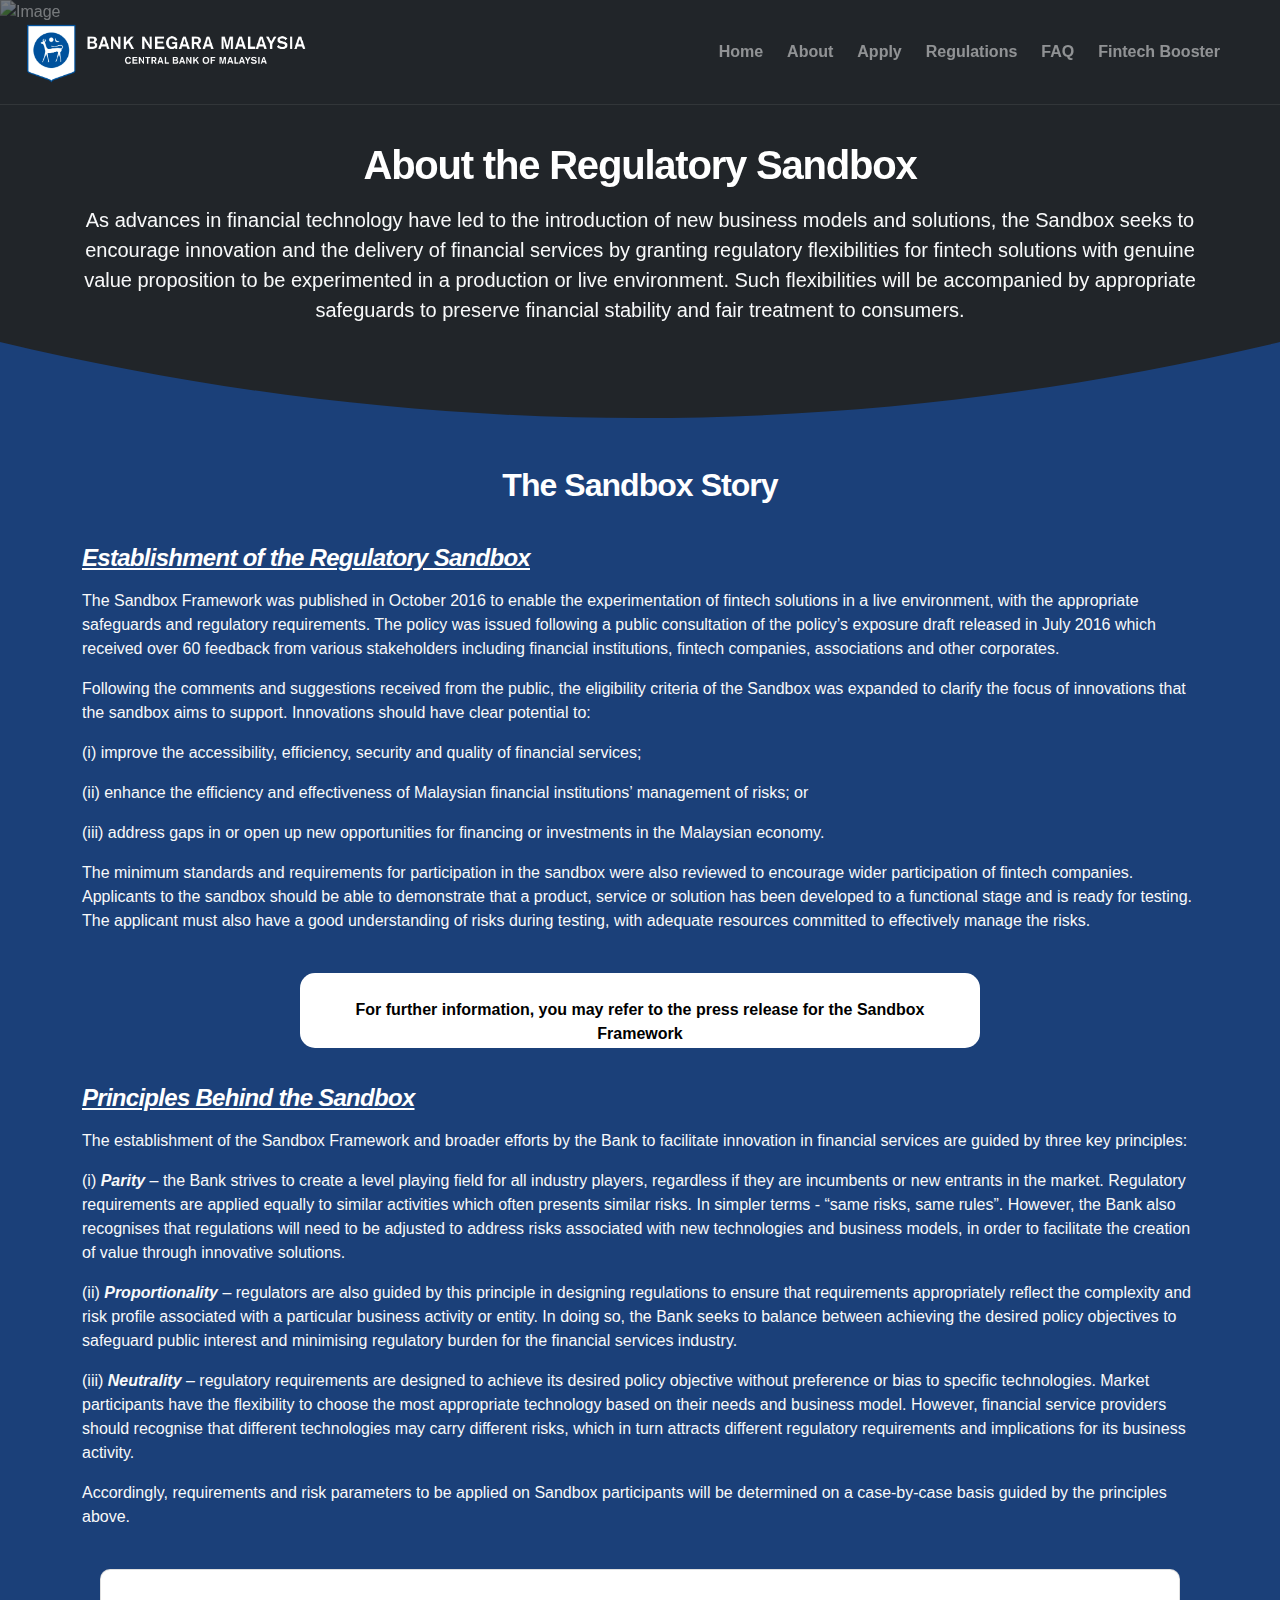
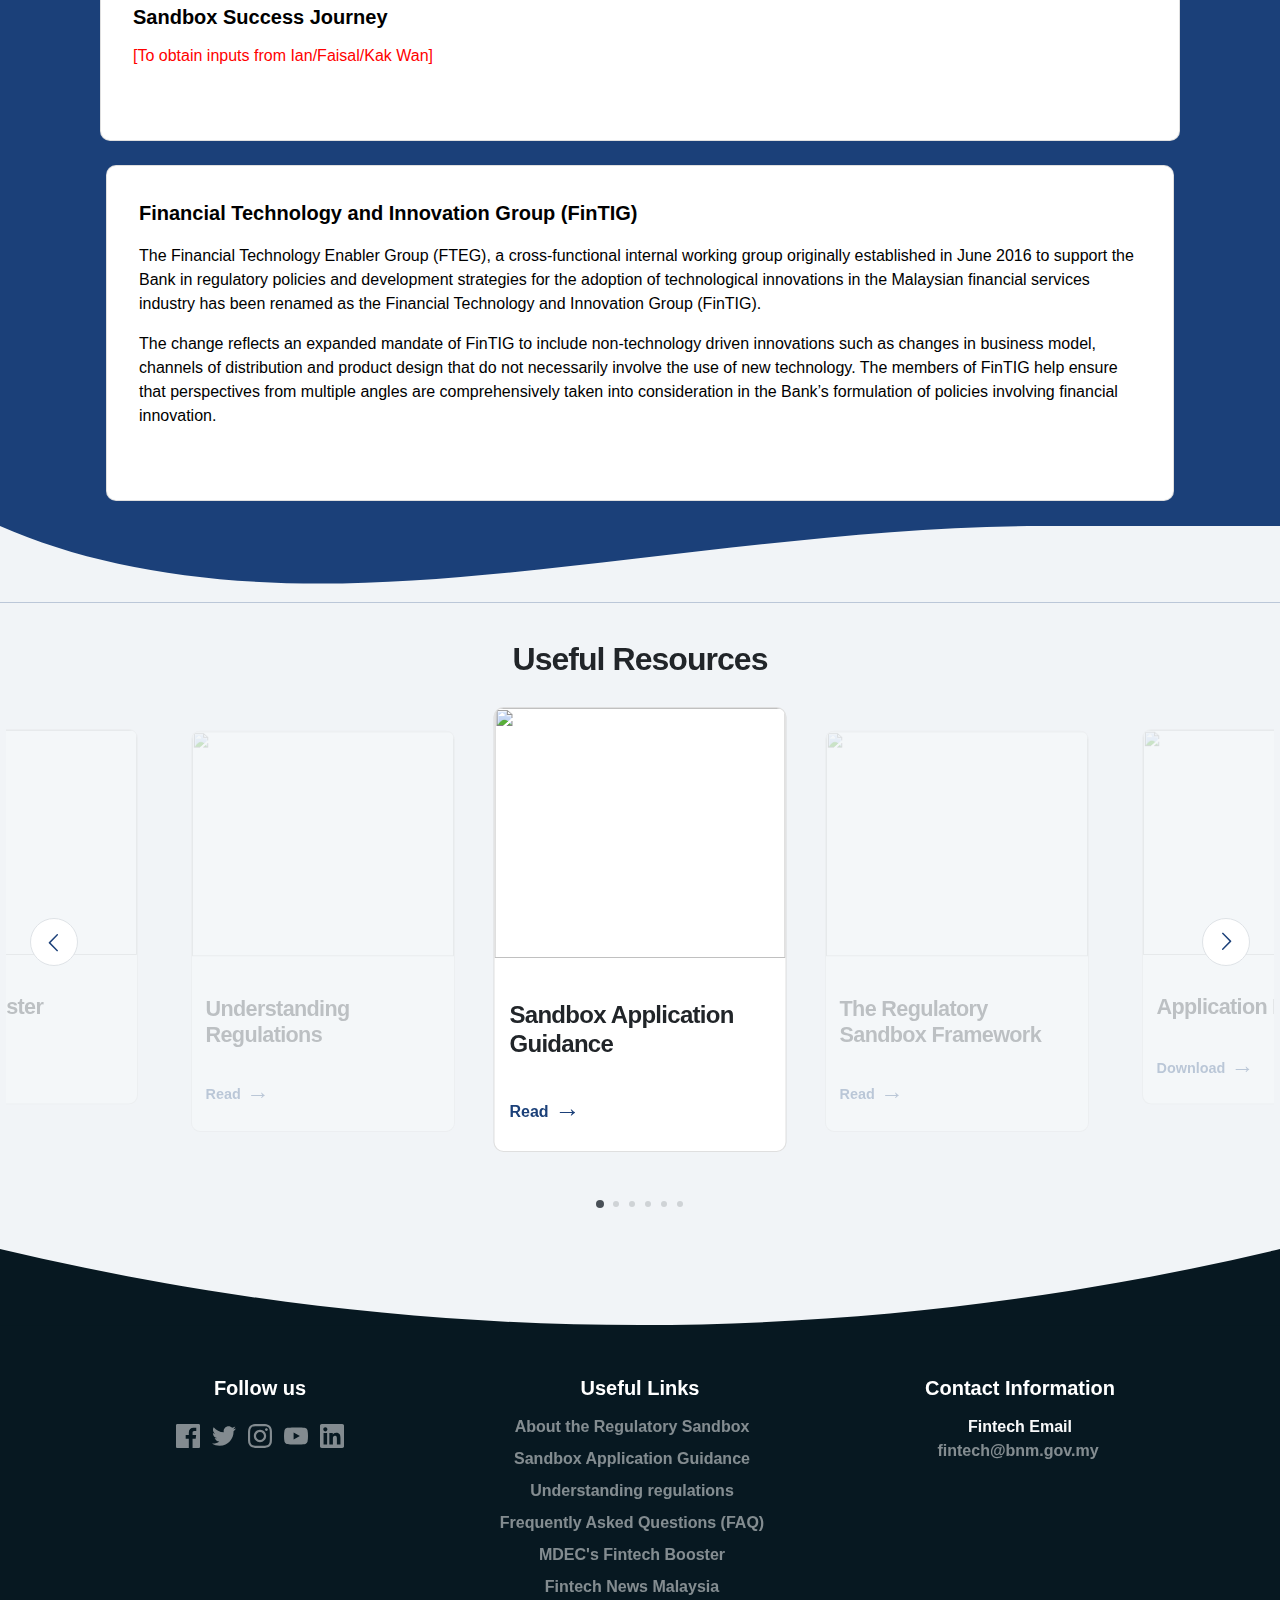
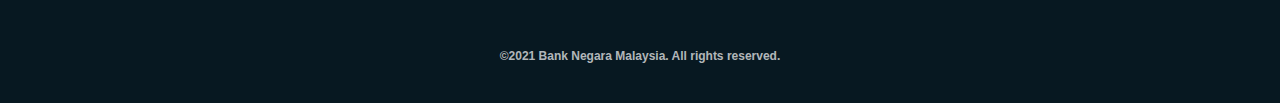
==== commit b15d2ab7: "test comment box" ====
--- a/About.html
+++ b/About.html
@@ -2,16 +2,39 @@
 <html lang="en">
 <meta http-equiv="content-type" content="text/html;charset=UTF-8" />
 <head>
+<style>
+.rcorners1 {
+  border-radius: 15px;
+  border: 1px;
+  background: #fff;
+  width: 680px;
+  height: 75px;
+  justify-content: center;
+  font-weight: 500;
+  color: black;
+  padding: 25px;
+}
+.rcorners1:hover {
+  background-color: #fff;
+  color: black;
+  cursor: pointer;
+  transform: rotate(0deg) scale(1) 
+translateY(-10px);
+  transition: .5s all ease;
+  z-index: 400;
+}
+
+</style>
     <meta charset="utf-8">
     <title>About the Sandbox</title>
     <meta name="viewport" content="width=device-width, initial-scale=1.0">
     <meta name="description" content="About the Sandbox">
 <link rel="shortcut icon" href="favicon.ico" />
-    <link href="https://amer6693.github.io/about-page/css/loaders/loader-typing.css" rel="stylesheet" type="text/css" media="all" />
-    <link href="https://amer6693.github.io/about-page/css/theme-coworking.css" rel="stylesheet" type="text/css" media="all" />
-    <link href="https://amer6693.github.io/about-page/css/custom.css" rel="stylesheet" type="text/css" media="all" />
-    <link rel="preload" as="font" href="https://amer6693.github.io/about-page/fonts/Inter-UI-upright.var.woff2" type="font/woff2" crossorigin="anonymous">
-    <link rel="preload" as="font" href="https://amer6693.github.io/about-page/fonts/Inter-UI.var.woff2" type="font/woff2" crossorigin="anonymous">
+    <link href="about-page/css/loaders/loader-typing.css" rel="stylesheet" type="text/css" media="all" />
+    <link href="about-page/css/theme-coworking.css" rel="stylesheet" type="text/css" media="all" />
+    <link href="about-page/css/custom.css" rel="stylesheet" type="text/css" media="all" />
+    <link rel="preload" as="font" href="about-page/fonts/Inter-UI-upright.var.woff2" type="font/woff2" crossorigin="anonymous">
+    <link rel="preload" as="font" href="about-page/fonts/Inter-UI.var.woff2" type="font/woff2" crossorigin="anonymous">
   </head>
 
   <body data-smooth-scroll-offset="73">
@@ -23,34 +46,34 @@
       <nav class="navbar navbar-expand-lg navbar-dark" data-overlay data-sticky="top">
         <div class="container col">
           <div class="px-1 col-6 col-sm-5 col-md-4 col-lg-3 col-xl-3">
-            <img src="https://amer6693.github.io/about-page/images/bnm_logo_L.png"  alt="BNM Logo">
+            <img src="about-page/images/bnm_logo_L.png"  alt="BNM Logo">
           </div>
 
           <button class="navbar-toggler order-last" type="button" data-toggle="collapse" data-target=".navbar-collapse" aria-expanded="false" aria-label="Toggle navigation">
-            <img class="icon navbar-toggler-open" src="https://amer6693.github.io/about-page/images/icons/interface/menu.svg" alt="menu interface icon" data-inject-svg />
-            <img class="icon navbar-toggler-close" src="https://amer6693.github.io/about-page/images/icons/interface/cross.svg" alt="cross interface icon" data-inject-svg />
+            <img class="icon navbar-toggler-open" src="about-page/images/icons/interface/menu.svg" alt="menu interface icon" data-inject-svg />
+            <img class="icon navbar-toggler-close" src="about-page/images/icons/interface/cross.svg" alt="cross interface icon" data-inject-svg />
           </button>
           <div class="col-lg-8  col-xl-7 collapse navbar-collapse justify-content-end order-last">
             <div class="py-2 py-lg-0">
               <ul class="navbar-nav">
                 <li class="nav-item ">
-                  <a href="https://amer6693.github.io/index.html" class="text-wrap nav-link">Home</a>
+                  <a href="index.html" class="text-wrap nav-link">Home</a>
                 </li>
                 
                 <li class="nav-item ">
-                  <a href="https://amer6693.github.io/About.html" target="_blank" class="text-wrap nav-link">About</a>
-                </li>
-
-                <li class="nav-item ">
-                  <a href="https://amer6693.github.io/Guidance.html" target="_blank" class="text-wrap nav-link">Apply</a>
-                </li>
-
-                <li class="nav-item ">
-                  <a href="https://amer6693.github.io/Regulations.html" target ="_blank" class="text-wrap nav-link">Regulations</a>
+                  <a href="About.html" target="_blank" class="text-wrap nav-link">About</a>
+                </li>
+
+                <li class="nav-item ">
+                  <a href="Guidance.html" target="_blank" class="text-wrap nav-link">Apply</a>
+                </li>
+
+                <li class="nav-item ">
+                  <a href="Regulations.html" target ="_blank" class="text-wrap nav-link">Regulations</a>
                 </li>
                 
                 <li class="nav-item ">
-                  <a href="https://amer6693.github.io/FAQ.html" target ="_blank" class="text-wrap nav-link">FAQ</a>
+                  <a href="FAQ.html" target ="_blank" class="text-wrap nav-link">FAQ</a>
                 </li>
                 
                 <li class="nav-item ">
@@ -81,7 +104,7 @@
      <section class="bg-dark text-light header-inner p-0 jarallax position-relative" data-jarallax data-speed="0.2" data-overlay>
       <img src="https://www.un.org/sites/un2.un.org/files/field/image/inspiring_global_action_reframing_responsibilities_to_one_another_and_our_communities_during_the_covid-19_pandemic.jpg" alt="Image" class="jarallax-img opacity-40">
       
-     <div class="container py-0">
+     <div class="container pt-4">
         <div class="row text-center justify-content-center" data-aos="fade-up">
           <div class="col">
 		   <h1 class="h1">About the Regulatory Sandbox</h1>
@@ -112,12 +135,16 @@
             <p style="text-align: left;">(i) improve the accessibility, efficiency, security and quality of financial services;</p>
             <p style="text-align: left;">(ii) enhance the efficiency and effectiveness of Malaysian financial institutions’ management of risks; or</p>
             <p style="text-align: left;">(iii) address gaps in or open up new opportunities for financing or investments in the Malaysian economy.</p>
-            <div id="sandbox-principles">
+            <div id="sandbox-principles"></div>
             <p style="text-align: left;">The minimum standards and requirements for participation in the sandbox were also reviewed to encourage wider participation of fintech companies. Applicants to the sandbox should be able to demonstrate that a product, service or solution has been developed to a functional stage and is ready for testing. The applicant must also have a good understanding of risks during testing, with adequate resources committed to effectively manage the risks.</p>
             <br>
-            <p style="text-align: left;" class="hover-arrow"><a href="index.html#related-publications"><i>For further information, you may refer to the press release for the Sandbox Framework</i></a></p>
-            <br>
-            <h4 class="h4" style="text-align: left;"><i><u>Principles Behind the Sandbox </u></i></h4>
+            <div class="row mx-1 justify-content-center">
+              <div class="rcorners1">
+                 <a href="index.html#related-publications"><p style="color: black;">For further information, you may refer to the press release for the Sandbox Framework</p></a>
+                  <br>
+              </div>
+            </div>
+            <h4 class="h4 pt-4" style="text-align: left;"><i><u>Principles Behind the Sandbox </u></i></h4>
             <p style="text-align: left;">The establishment of the Sandbox Framework and broader efforts by the Bank to facilitate innovation in financial services are guided by three key principles:</p>
             <p style="text-align: left;">(i) <strong><i>Parity</i></strong> – the Bank strives to create a level playing field for all industry players, regardless if they are incumbents or new entrants in the market. Regulatory requirements are applied equally to similar activities which often presents similar risks. In simpler terms - “same risks, same rules”. However, the Bank also recognises that regulations will need to be adjusted to address risks associated with new technologies and business models, in order to facilitate the creation of value through innovative solutions. </p>
             <p style="text-align: left;">(ii) <strong><i>Proportionality</i></strong> – regulators are also guided by this principle in designing regulations to ensure that requirements appropriately reflect the complexity and risk profile associated with a particular business activity or entity. In doing so, the Bank seeks to balance between achieving the desired policy objectives to safeguard public interest and minimising regulatory burden for the financial services industry. </p>
@@ -165,7 +192,7 @@
      
 
 <!-- GUIDANCE  -->
-<section class="bg-primary-1 pt-0 pb-3">
+<section class="bg-primary-1 pt-0 pb-6">
     
   <div class="container">
         <div class="row justify-content-center text-center mb-2">
@@ -195,7 +222,7 @@
                      <a href="#">
                         <div class="mr-2">
                         </div>
-                        <img src="https://rowangroup.uk.com/wp-content/uploads/2020/10/https___blogs-images.forbes.com_alejandrocremades_files_2018_07_desk-3139127_1920-1200x773.jpg" class="card-img-top flex-grow-1" height="250px">
+                        <img src="https://s3images.coroflot.com/user_files/individual_files/492635_N97W_so9_OqNDmvQ3KF7v0EO7.jpg" class="card-img-top flex-grow-1" height="250px">
                         <h4 style="margin: 15px;"><br>The Regulatory Sandbox Framework</h4></a>
                           <a href="https://www.bnm.gov.my/documents/20124/761691/pd_regulatorysandboxframework_Oct2016.pdf" target ="_blank" class="hover-arrow mb-3" style="margin: 15px;">Read</a>
                         </div>
@@ -206,7 +233,7 @@
                           <a href="#">
                                   <div class="mr-2">
                                   </div>
-                                  <img src="http://st2.depositphotos.com/3889193/8014/i/450/depositphotos_80147336-Business-teamwork.jpg" class="card-img-top flex-grow-1" height="250px" >
+                                  <img src="https://ak.picdn.net/shutterstock/videos/1019128414/thumb/10.jpg" class="card-img-top flex-grow-1" height="250px" >
                                   <h4 style="margin: 15px;"><br>Application Form</h4>
                                   <a href="/BNM-Sandbox-Application-Form.docx" download="BNM-Sandbox-Application-Form.docx" target ="_blank" class="hover-arrow mb-3" style="margin: 15px;">Download</a>
                               </div>
@@ -217,13 +244,13 @@
                                       <a href="#">
                                         <div class="mr-2">
                                         </div>
-                                        <img src="https://img.freepik.com/free-photo/group-diverse-people-having-business-meeting_53876-25060.jpg?size=626&ext=jpg" class="card-img-top flex-grow-1" height="250px">
+                                        <img src="https://img.freepik.com/free-photo/business-man-hand-holding-wooden-cube-with-faq-text_42256-1160.jpg?size=626&ext=jpg" class="card-img-top flex-grow-1" height="250px">
                                       <h4 style="margin: 15px"><br>Frequently Asked Questions (FAQ)</h4></a>
                                       <a href="FAQ.html" target ="_blank" class="hover-arrow mb-3" style="margin: 15px;">Read</a>
                                     </div>
                                   </div>
 
-                                  <div class="carousel-cell col-lg-4 col-md-4 col-sm-7 col-7 py-10">
+                                  <div class="carousel-cell col-lg-3 col-md-3 col-sm-6 col-6 py-10">
                         <div class="card card-body d-flex flex-column" style="padding:0;">
                                             <a href="#">
                                               <div class="mr-2">
@@ -239,7 +266,7 @@
                                                   <a href="#">
                                                     <div class="mr-2">
                                                     </div>
-                                                    <img src="https://aajpglobal.com/wp-content/uploads/2020/06/Corporate-Services-1.jpg" class="card-img-top flex-grow-1" height="250px">
+                                                    <img src="https://st.depositphotos.com/1007283/2518/i/600/depositphotos_25184919-stock-photo-rules-and-regulations.jpg" class="card-img-top flex-grow-1" height="250px">
                                                     <h4 style="margin: 15px;"><br>Understanding Regulations</h4></a>
                                                   <a href="Regulations.html" target ="_blank" class="hover-arrow mb-3" style="margin: 15px;">Read</a>
                                                 </div>
@@ -252,7 +279,7 @@
 </section>
 
 <div class="divider py-0">
-  <svg xmlns="http://www.w3.org/2000/svg" xmlns:xlink="http://www.w3.org/1999/xlink" width="100%" height="96px" viewBox="0 0 100 100" version="1.1" preserveAspectRatio="none" class="injected-svg bg-primary-3" data-src="https://amer6693.github.io/images/dividers/divider-1.svg">
+  <svg xmlns="http://www.w3.org/2000/svg" xmlns:xlink="http://www.w3.org/1999/xlink" width="100%" height="96px" viewBox="0 0 100 100" version="1.1" preserveAspectRatio="none" class="injected-svg bg-primary-3" data-src="images/dividers/divider-1.svg">
 <path d="M0,0 C16.6666667,66 33.3333333,99 50,99 C66.6666667,99 83.3333333,66 100,0 L100,100 L0,100 L0,0 Z"></path>
 </svg>
 </div>    
@@ -268,27 +295,27 @@
         <ul class="nav d-flex justify-content-center">
           <li class="nav-item ">
             <a href="https://facebook.com/bnm.official" target="bnm" class="nav-link px-1">
-              <svg xmlns="http://www.w3.org/2000/svg" role="img" viewBox="0 0 24 24" class="injected-svg icon undefined" data-src="/o/https://amer6693.github.io/about-page/images/icons/social/facebook.svg" xmlns:xlink="http://www.w3.org/1999/xlink"><title>Facebook icon</title><path d="M22.676 0H1.324C.593 0 0 .593 0 1.324v21.352C0 23.408.593 24 1.324 24h11.494v-9.294H9.689v-3.621h3.129V8.41c0-3.099 1.894-4.785 4.659-4.785 1.325 0 2.464.097 2.796.141v3.24h-1.921c-1.5 0-1.792.721-1.792 1.771v2.311h3.584l-.465 3.63H16.56V24h6.115c.733 0 1.325-.592 1.325-1.324V1.324C24 .593 23.408 0 22.676 0"></path></svg>
+              <svg xmlns="http://www.w3.org/2000/svg" role="img" viewBox="0 0 24 24" class="injected-svg icon undefined" data-src="/o/about-page/images/icons/social/facebook.svg" xmlns:xlink="http://www.w3.org/1999/xlink"><title>Facebook icon</title><path d="M22.676 0H1.324C.593 0 0 .593 0 1.324v21.352C0 23.408.593 24 1.324 24h11.494v-9.294H9.689v-3.621h3.129V8.41c0-3.099 1.894-4.785 4.659-4.785 1.325 0 2.464.097 2.796.141v3.24h-1.921c-1.5 0-1.792.721-1.792 1.771v2.311h3.584l-.465 3.63H16.56V24h6.115c.733 0 1.325-.592 1.325-1.324V1.324C24 .593 23.408 0 22.676 0"></path></svg>
             </a>
           </li>
           <li class="nav-item">
             <a href="https://twitter.com/BNM_official" target="bnm" class="nav-link px-1">
-              <svg xmlns="http://www.w3.org/2000/svg" role="img" viewBox="0 0 24 24" class="injected-svg icon undefined" data-src="/o/https://amer6693.github.io/about-page/images/icons/social/twitter.svg" xmlns:xlink="http://www.w3.org/1999/xlink"><title>Twitter icon</title><path d="M23.954 4.569c-.885.389-1.83.654-2.825.775 1.014-.611 1.794-1.574 2.163-2.723-.951.555-2.005.959-3.127 1.184-.896-.959-2.173-1.559-3.591-1.559-2.717 0-4.92 2.203-4.92 4.917 0 .39.045.765.127 1.124C7.691 8.094 4.066 6.13 1.64 3.161c-.427.722-.666 1.561-.666 2.475 0 1.71.87 3.213 2.188 4.096-.807-.026-1.566-.248-2.228-.616v.061c0 2.385 1.693 4.374 3.946 4.827-.413.111-.849.171-1.296.171-.314 0-.615-.03-.916-.086.631 1.953 2.445 3.377 4.604 3.417-1.68 1.319-3.809 2.105-6.102 2.105-.39 0-.779-.023-1.17-.067 2.189 1.394 4.768 2.209 7.557 2.209 9.054 0 13.999-7.496 13.999-13.986 0-.209 0-.42-.015-.63.961-.689 1.8-1.56 2.46-2.548l-.047-.02z"></path></svg>
+              <svg xmlns="http://www.w3.org/2000/svg" role="img" viewBox="0 0 24 24" class="injected-svg icon undefined" data-src="/o/about-page/images/icons/social/twitter.svg" xmlns:xlink="http://www.w3.org/1999/xlink"><title>Twitter icon</title><path d="M23.954 4.569c-.885.389-1.83.654-2.825.775 1.014-.611 1.794-1.574 2.163-2.723-.951.555-2.005.959-3.127 1.184-.896-.959-2.173-1.559-3.591-1.559-2.717 0-4.92 2.203-4.92 4.917 0 .39.045.765.127 1.124C7.691 8.094 4.066 6.13 1.64 3.161c-.427.722-.666 1.561-.666 2.475 0 1.71.87 3.213 2.188 4.096-.807-.026-1.566-.248-2.228-.616v.061c0 2.385 1.693 4.374 3.946 4.827-.413.111-.849.171-1.296.171-.314 0-.615-.03-.916-.086.631 1.953 2.445 3.377 4.604 3.417-1.68 1.319-3.809 2.105-6.102 2.105-.39 0-.779-.023-1.17-.067 2.189 1.394 4.768 2.209 7.557 2.209 9.054 0 13.999-7.496 13.999-13.986 0-.209 0-.42-.015-.63.961-.689 1.8-1.56 2.46-2.548l-.047-.02z"></path></svg>
             </a>
           </li>
           <li class="nav-item">
             <a href="https://instagram.com/banknegaramalaysia" target="bnm" class="nav-link px-1">
-              <svg xmlns="http://www.w3.org/2000/svg" role="img" viewBox="0 0 24 24" class="injected-svg icon undefined" data-src="/o/https://amer6693.github.io/about-page/images/icons/social/instagram.svg" xmlns:xlink="http://www.w3.org/1999/xlink"><title>Instagram icon</title><path d="M12 0C8.74 0 8.333.015 7.053.072 5.775.132 4.905.333 4.14.63c-.789.306-1.459.717-2.126 1.384S.935 3.35.63 4.14C.333 4.905.131 5.775.072 7.053.012 8.333 0 8.74 0 12s.015 3.667.072 4.947c.06 1.277.261 2.148.558 2.913.306.788.717 1.459 1.384 2.126.667.666 1.336 1.079 2.126 1.384.766.296 1.636.499 2.913.558C8.333 23.988 8.74 24 12 24s3.667-.015 4.947-.072c1.277-.06 2.148-.262 2.913-.558.788-.306 1.459-.718 2.126-1.384.666-.667 1.079-1.335 1.384-2.126.296-.765.499-1.636.558-2.913.06-1.28.072-1.687.072-4.947s-.015-3.667-.072-4.947c-.06-1.277-.262-2.149-.558-2.913-.306-.789-.718-1.459-1.384-2.126C21.319 1.347 20.651.935 19.86.63c-.765-.297-1.636-.499-2.913-.558C15.667.012 15.26 0 12 0zm0 2.16c3.203 0 3.585.016 4.85.071 1.17.055 1.805.249 2.227.415.562.217.96.477 1.382.896.419.42.679.819.896 1.381.164.422.36 1.057.413 2.227.057 1.266.07 1.646.07 4.85s-.015 3.585-.074 4.85c-.061 1.17-.256 1.805-.421 2.227-.224.562-.479.96-.899 1.382-.419.419-.824.679-1.38.896-.42.164-1.065.36-2.235.413-1.274.057-1.649.07-4.859.07-3.211 0-3.586-.015-4.859-.074-1.171-.061-1.816-.256-2.236-.421-.569-.224-.96-.479-1.379-.899-.421-.419-.69-.824-.9-1.38-.165-.42-.359-1.065-.42-2.235-.045-1.26-.061-1.649-.061-4.844 0-3.196.016-3.586.061-4.861.061-1.17.255-1.814.42-2.234.21-.57.479-.96.9-1.381.419-.419.81-.689 1.379-.898.42-.166 1.051-.361 2.221-.421 1.275-.045 1.65-.06 4.859-.06l.045.03zm0 3.678c-3.405 0-6.162 2.76-6.162 6.162 0 3.405 2.76 6.162 6.162 6.162 3.405 0 6.162-2.76 6.162-6.162 0-3.405-2.76-6.162-6.162-6.162zM12 16c-2.21 0-4-1.79-4-4s1.79-4 4-4 4 1.79 4 4-1.79 4-4 4zm7.846-10.405c0 .795-.646 1.44-1.44 1.44-.795 0-1.44-.646-1.44-1.44 0-.794.646-1.439 1.44-1.439.793-.001 1.44.645 1.44 1.439z"></path></svg>
+              <svg xmlns="http://www.w3.org/2000/svg" role="img" viewBox="0 0 24 24" class="injected-svg icon undefined" data-src="/o/about-page/images/icons/social/instagram.svg" xmlns:xlink="http://www.w3.org/1999/xlink"><title>Instagram icon</title><path d="M12 0C8.74 0 8.333.015 7.053.072 5.775.132 4.905.333 4.14.63c-.789.306-1.459.717-2.126 1.384S.935 3.35.63 4.14C.333 4.905.131 5.775.072 7.053.012 8.333 0 8.74 0 12s.015 3.667.072 4.947c.06 1.277.261 2.148.558 2.913.306.788.717 1.459 1.384 2.126.667.666 1.336 1.079 2.126 1.384.766.296 1.636.499 2.913.558C8.333 23.988 8.74 24 12 24s3.667-.015 4.947-.072c1.277-.06 2.148-.262 2.913-.558.788-.306 1.459-.718 2.126-1.384.666-.667 1.079-1.335 1.384-2.126.296-.765.499-1.636.558-2.913.06-1.28.072-1.687.072-4.947s-.015-3.667-.072-4.947c-.06-1.277-.262-2.149-.558-2.913-.306-.789-.718-1.459-1.384-2.126C21.319 1.347 20.651.935 19.86.63c-.765-.297-1.636-.499-2.913-.558C15.667.012 15.26 0 12 0zm0 2.16c3.203 0 3.585.016 4.85.071 1.17.055 1.805.249 2.227.415.562.217.96.477 1.382.896.419.42.679.819.896 1.381.164.422.36 1.057.413 2.227.057 1.266.07 1.646.07 4.85s-.015 3.585-.074 4.85c-.061 1.17-.256 1.805-.421 2.227-.224.562-.479.96-.899 1.382-.419.419-.824.679-1.38.896-.42.164-1.065.36-2.235.413-1.274.057-1.649.07-4.859.07-3.211 0-3.586-.015-4.859-.074-1.171-.061-1.816-.256-2.236-.421-.569-.224-.96-.479-1.379-.899-.421-.419-.69-.824-.9-1.38-.165-.42-.359-1.065-.42-2.235-.045-1.26-.061-1.649-.061-4.844 0-3.196.016-3.586.061-4.861.061-1.17.255-1.814.42-2.234.21-.57.479-.96.9-1.381.419-.419.81-.689 1.379-.898.42-.166 1.051-.361 2.221-.421 1.275-.045 1.65-.06 4.859-.06l.045.03zm0 3.678c-3.405 0-6.162 2.76-6.162 6.162 0 3.405 2.76 6.162 6.162 6.162 3.405 0 6.162-2.76 6.162-6.162 0-3.405-2.76-6.162-6.162-6.162zM12 16c-2.21 0-4-1.79-4-4s1.79-4 4-4 4 1.79 4 4-1.79 4-4 4zm7.846-10.405c0 .795-.646 1.44-1.44 1.44-.795 0-1.44-.646-1.44-1.44 0-.794.646-1.439 1.44-1.439.793-.001 1.44.645 1.44 1.439z"></path></svg>
             </a>
           </li>
           <li class="nav-item">
             <a href="https://youtube.com/bnm0fficial" target="bnm" class="nav-link px-1">
-              <svg xmlns="http://www.w3.org/2000/svg" role="img" viewBox="0 0 24 24" class="injected-svg icon undefined" data-src="/o/https://amer6693.github.io/about-page/images/icons/social/youtube.svg" xmlns:xlink="http://www.w3.org/1999/xlink"><title>YouTube icon</title><path class="a" d="M23.495 6.205a3.007 3.007 0 0 0-2.088-2.088c-1.87-.501-9.396-.501-9.396-.501s-7.507-.01-9.396.501A3.007 3.007 0 0 0 .527 6.205a31.247 31.247 0 0 0-.522 5.805 31.247 31.247 0 0 0 .522 5.783 3.007 3.007 0 0 0 2.088 2.088c1.868.502 9.396.502 9.396.502s7.506 0 9.396-.502a3.007 3.007 0 0 0 2.088-2.088 31.247 31.247 0 0 0 .5-5.783 31.247 31.247 0 0 0-.5-5.805zM9.609 15.601V8.408l6.264 3.602z"></path></svg>
+              <svg xmlns="http://www.w3.org/2000/svg" role="img" viewBox="0 0 24 24" class="injected-svg icon undefined" data-src="/o/about-page/images/icons/social/youtube.svg" xmlns:xlink="http://www.w3.org/1999/xlink"><title>YouTube icon</title><path class="a" d="M23.495 6.205a3.007 3.007 0 0 0-2.088-2.088c-1.87-.501-9.396-.501-9.396-.501s-7.507-.01-9.396.501A3.007 3.007 0 0 0 .527 6.205a31.247 31.247 0 0 0-.522 5.805 31.247 31.247 0 0 0 .522 5.783 3.007 3.007 0 0 0 2.088 2.088c1.868.502 9.396.502 9.396.502s7.506 0 9.396-.502a3.007 3.007 0 0 0 2.088-2.088 31.247 31.247 0 0 0 .5-5.783 31.247 31.247 0 0 0-.5-5.805zM9.609 15.601V8.408l6.264 3.602z"></path></svg>
             </a>
           </li>
           <li class="nav-item">
             <a href="https://linkedin.com/company/bank-negara-malaysia" target="bnm" class="nav-link px-1">
-              <svg xmlns="http://www.w3.org/2000/svg" role="img" viewBox="0 0 24 24" class="injected-svg icon undefined" data-src="/o/https://amer6693.github.io/about-page/images/icons/social/linkedin.svg" xmlns:xlink="http://www.w3.org/1999/xlink"><title>LinkedIn icon</title><path d="M20.447 20.452h-3.554v-5.569c0-1.328-.027-3.037-1.852-3.037-1.853 0-2.136 1.445-2.136 2.939v5.667H9.351V9h3.414v1.561h.046c.477-.9 1.637-1.85 3.37-1.85 3.601 0 4.267 2.37 4.267 5.455v6.286zM5.337 7.433c-1.144 0-2.063-.926-2.063-2.065 0-1.138.92-2.063 2.063-2.063 1.14 0 2.064.925 2.064 2.063 0 1.139-.925 2.065-2.064 2.065zm1.782 13.019H3.555V9h3.564v11.452zM22.225 0H1.771C.792 0 0 .774 0 1.729v20.542C0 23.227.792 24 1.771 24h20.451C23.2 24 24 23.227 24 22.271V1.729C24 .774 23.2 0 22.222 0h.003z"></path></svg>
+              <svg xmlns="http://www.w3.org/2000/svg" role="img" viewBox="0 0 24 24" class="injected-svg icon undefined" data-src="/o/about-page/images/icons/social/linkedin.svg" xmlns:xlink="http://www.w3.org/1999/xlink"><title>LinkedIn icon</title><path d="M20.447 20.452h-3.554v-5.569c0-1.328-.027-3.037-1.852-3.037-1.853 0-2.136 1.445-2.136 2.939v5.667H9.351V9h3.414v1.561h.046c.477-.9 1.637-1.85 3.37-1.85 3.601 0 4.267 2.37 4.267 5.455v6.286zM5.337 7.433c-1.144 0-2.063-.926-2.063-2.065 0-1.138.92-2.063 2.063-2.063 1.14 0 2.064.925 2.064 2.063 0 1.139-.925 2.065-2.064 2.065zm1.782 13.019H3.555V9h3.564v11.452zM22.225 0H1.771C.792 0 0 .774 0 1.729v20.542C0 23.227.792 24 1.771 24h20.451C23.2 24 24 23.227 24 22.271V1.729C24 .774 23.2 0 22.222 0h.003z"></path></svg>
             </a>
           </li>
         </ul>
@@ -297,19 +324,19 @@
         <h5>Useful Links</h5>
         <ul class="nav flex-column">
           <li class="nav-item ">
-            <a href="https://amer6693.github.io/About.html" target ="_blank" class="text-wrap nav-link">About the Regulatory Sandbox</a>
-          </li>
-
-          <li class="nav-item ">
-            <a href="https://amer6693.github.io/Guidance.html" target="_blank" class="text-wrap nav-link">Sandbox Application Guidance</a>
-          </li>
-
-          <li class="nav-item ">
-            <a href="https://amer6693.github.io/Regulations.html" target ="_blank" class="text-wrap nav-link">Understanding regulations</a>
+            <a href="About.html" target ="_blank" class="text-wrap nav-link">About the Regulatory Sandbox</a>
+          </li>
+
+          <li class="nav-item ">
+            <a href="Guidance.html" target="_blank" class="text-wrap nav-link">Sandbox Application Guidance</a>
+          </li>
+
+          <li class="nav-item ">
+            <a href="Regulations.html" target ="_blank" class="text-wrap nav-link">Understanding regulations</a>
           </li>
           
           <li class="nav-item ">
-            <a href="https://amer6693.github.io/FAQ.html" target ="_blank" class="text-wrap nav-link">Frequently Asked Questions (FAQ)</a>
+            <a href="FAQ.html" target ="_blank" class="text-wrap nav-link">Frequently Asked Questions (FAQ)</a>
           </li>
           
           <li class="nav-item ">
@@ -339,43 +366,43 @@
 </footer>
     
     <a href="" class="btn back-to-top btn-primary btn-round" data-smooth-scroll data-aos="fade-up" data-aos-offset="2000" data-aos-mirror="true" data-aos-once="false">
-      <img class="icon" src="https://amer6693.github.io/about-page/images/icons/theme/navigation/arrow-up.svg" alt="arrow-up icon" data-inject-svg />
+      <img class="icon" src="about-page/images/icons/theme/navigation/arrow-up.svg" alt="arrow-up icon" data-inject-svg />
     </a>
     <!-- Required vendor scripts (Do not remove) -->
-    <script type="text/javascript" src="https://amer6693.github.io/about-page/js/jquery.min.js"></script>
-    <script type="text/javascript" src="https://amer6693.github.io/about-page/js/popper.min.js"></script>
-    <script type="text/javascript" src="https://amer6693.github.io/about-page/js/bootstrap.js"></script>
+    <script type="text/javascript" src="about-page/js/jquery.min.js"></script>
+    <script type="text/javascript" src="about-page/js/popper.min.js"></script>
+    <script type="text/javascript" src="about-page/js/bootstrap.js"></script>
 
     <!-- Optional Vendor Scripts (Remove the plugin script here and comment initializer script out of index.js if site does not use that feature) -->
 
     <!-- Flatpickr (calendar/date/time picker UI) -->
-    <script type="text/javascript" src="https://amer6693.github.io/about-page/js/flatpickr.min.js"></script> 
+    <script type="text/javascript" src="about-page/js/flatpickr.min.js"></script> 
     <!-- Flickity (handles touch enabled carousels and sliders) -->
-    <script type="text/javascript" src="https://amer6693.github.io/about-page/js/flickity.pkgd.min.js"></script>
+    <script type="text/javascript" src="about-page/js/flickity.pkgd.min.js"></script>
     <!-- Isotope (masonry layouts and filtering) -->
-    <script type="text/javascript" src="https://amer6693.github.io/about-page/js/isotope.pkgd.min.js"></script>
+    <script type="text/javascript" src="about-page/js/isotope.pkgd.min.js"></script>
     <!-- jarallax (parallax effect and video backgrounds) -->
-    <script type="text/javascript" src="https://amer6693.github.io/about-page/js/jarallax.min.js"></script>
-    <script type="text/javascript" src="https://amer6693.github.io/about-page/js/jarallax-video.min.js"></script>
-    <script type="text/javascript" src="https://amer6693.github.io/about-page/js/jarallax-element.min.js"></script>
+    <script type="text/javascript" src="about-page/js/jarallax.min.js"></script>
+    <script type="text/javascript" src="about-page/js/jarallax-video.min.js"></script>
+    <script type="text/javascript" src="about-page/js/jarallax-element.min.js"></script>
     <!-- AOS (Animate On Scroll - animates elements into view while scrolling down) -->
-    <script type="text/javascript" src="https://amer6693.github.io/about-page/js/aos.js"></script>
+    <script type="text/javascript" src="about-page/js/aos.js"></script>
     <!-- Ion rangeSlider (flexible and pretty range slider elements) -->
-    <script type="text/javascript" src="https://amer6693.github.io/about-page/js/ion.rangeSlider.min.js"></script> 
+    <script type="text/javascript" src="about-page/js/ion.rangeSlider.min.js"></script> 
     <!-- jQuery Countdown (displays countdown text to a specified date) -->
-    <script type="text/javascript" src="https://amer6693.github.io/about-page/js/jquery.countdown.min.js"></script>
+    <script type="text/javascript" src="about-page/js/jquery.countdown.min.js"></script>
     <!-- ScrollMonitor (manages events for elements scrolling in and out of view) -->
-    <script type="text/javascript" src="https://amer6693.github.io/about-page/js/scrollMonitor.js"></script>
+    <script type="text/javascript" src="about-page/js/scrollMonitor.js"></script>
     <!-- SVGInjector (replaces img tags with SVG code to allow easy inclusion of SVGs with the benefit of inheriting colors and styles)-->
-    <script type="text/javascript" src="https://amer6693.github.io/about-page/js/svg-injector.umd.production.js"></script>
+    <script type="text/javascript" src="about-page/js/svg-injector.umd.production.js"></script>
     <!-- Smooth scroll (animation to links in-page)-->
-    <script type="text/javascript" src="https://amer6693.github.io/about-page/js/smooth-scroll.polyfills.min.js"></script>
+    <script type="text/javascript" src="about-page/js/smooth-scroll.polyfills.min.js"></script>
     <!-- Plyr (unified player for Video, Audio, Vimeo and Youtube) -->
-    <script type="text/javascript" src="https://amer6693.github.io/about-page/js/plyr.polyfilled.min.js"></script>
+    <script type="text/javascript" src="about-page/js/plyr.polyfilled.min.js"></script>
     <!-- Prism (displays formatted code boxes) -->
-    <script type="text/javascript" src="https://amer6693.github.io/about-page/js/prism.js"></script> 
+    <script type="text/javascript" src="about-page/js/prism.js"></script> 
     <!-- Required theme scripts (Do not remove) -->
-    <script type="text/javascript" src="https://amer6693.github.io/about-page/js/theme.js"></script>
+    <script type="text/javascript" src="about-page/js/theme.js"></script>
     <!-- Removes page load animation when window is finished loading -->
     <script type="text/javascript">
       window.addEventListener("load", function () {    document.querySelector('body').classList.add('loaded');  });
@@ -383,15 +410,15 @@
 
 
     <!-- Clipboard (copies content from browser into OS clipboard) -->
-<!--    <script type="text/javascript" src="../2020/https://amer6693.github.io/about-page/js/clipboard.js"></script>-->
+<!--    <script type="text/javascript" src="../2020/about-page/js/clipboard.js"></script>-->
     <!-- Fancybox (handles image and video lightbox and galleries) -->
-<!--    <script type="text/javascript" src="../2020/https://amer6693.github.io/about-page/js/jquery.fancybox.min.js"></script>-->
+<!--    <script type="text/javascript" src="../2020/about-page/js/jquery.fancybox.min.js"></script>-->
     <!-- jQuery smartWizard facilitates steppable wizard content -->
-<!--    <script type="text/javascript" src="../2020/https://amer6693.github.io/about-page/js/jquery.smartWizard.min.js"></script>-->
+<!--    <script type="text/javascript" src="../2020/about-page/js/jquery.smartWizard.min.js"></script>-->
     <!-- TwitterFetcher (displays a feed of tweets from a specified account)-->
-<!--    <script type="text/javascript" src="../2020/https://amer6693.github.io/about-page/js/twitterFetcher_min.js"></script>-->
+<!--    <script type="text/javascript" src="../2020/about-page/js/twitterFetcher_min.js"></script>-->
     <!-- Typed text (animated typing effect)-->
-<!--    <script type="text/javascript" src="../2020/https://amer6693.github.io/about-page/js/typed.min.js"></script>-->
+<!--    <script type="text/javascript" src="../2020/about-page/js/typed.min.js"></script>-->
 <!-- Global site tag (gtag.js) - Google Analytics -->
 <script async src="https://www.googletagmanager.com/gtag/js?id=UA-7119121-1"></script>
 <script>
--- a/about-page/css/loaders/loader-typing.css
+++ b/about-page/css/loaders/loader-typing.css
@@ -0,0 +1,59 @@
+/* Common Loader CSS */
+
+@keyframes hideLoader{
+    0%{ width: 100%; height: 100%; }
+    100%{ width: 0; height: 0; }
+}
+body > div.loader{
+        position: fixed;
+        background: white;
+        width: 100%;
+        height: 100%;
+        z-index: 1071;
+        opacity: 0;
+        transition: opacity .5s ease;
+        overflow: hidden;
+        pointer-events: none;
+        display: flex;
+        align-items: center;
+        justify-content: center;
+    }
+    body:not(.loaded) > div.loader{
+        opacity: 1;
+    }
+    body:not(.loaded){
+        overflow: hidden;
+    }
+body.loaded > div.loader{
+    animation: hideLoader .5s linear .5s forwards;
+}
+
+/* Typing Animation */
+.loading-animation {
+  width: 6px;
+  height: 6px;
+  border-radius: 50%;
+  animation: typing 1s linear infinite alternate;
+  position: relative;
+  left: -12px;
+}
+
+@keyframes typing {
+  0% {
+    background-color: rgba(100,100,100, 1);
+    box-shadow: 12px 0px 0px 0px rgba(100,100,100, 0.2),
+      24px 0px 0px 0px rgba(100,100,100, 0.2);
+  }
+
+  25% {
+    background-color: rgba(100,100,100, 0.4);
+    box-shadow: 12px 0px 0px 0px rgba(100,100,100, 2),
+      24px 0px 0px 0px rgba(100,100,100, 0.2);
+  }
+
+  75% {
+    background-color: rgba(100,100,100, 0.4);
+    box-shadow: 12px 0px 0px 0px rgba(100,100,100, 0.2),
+      24px 0px 0px 0px rgba(100,100,100, 1);
+  }
+}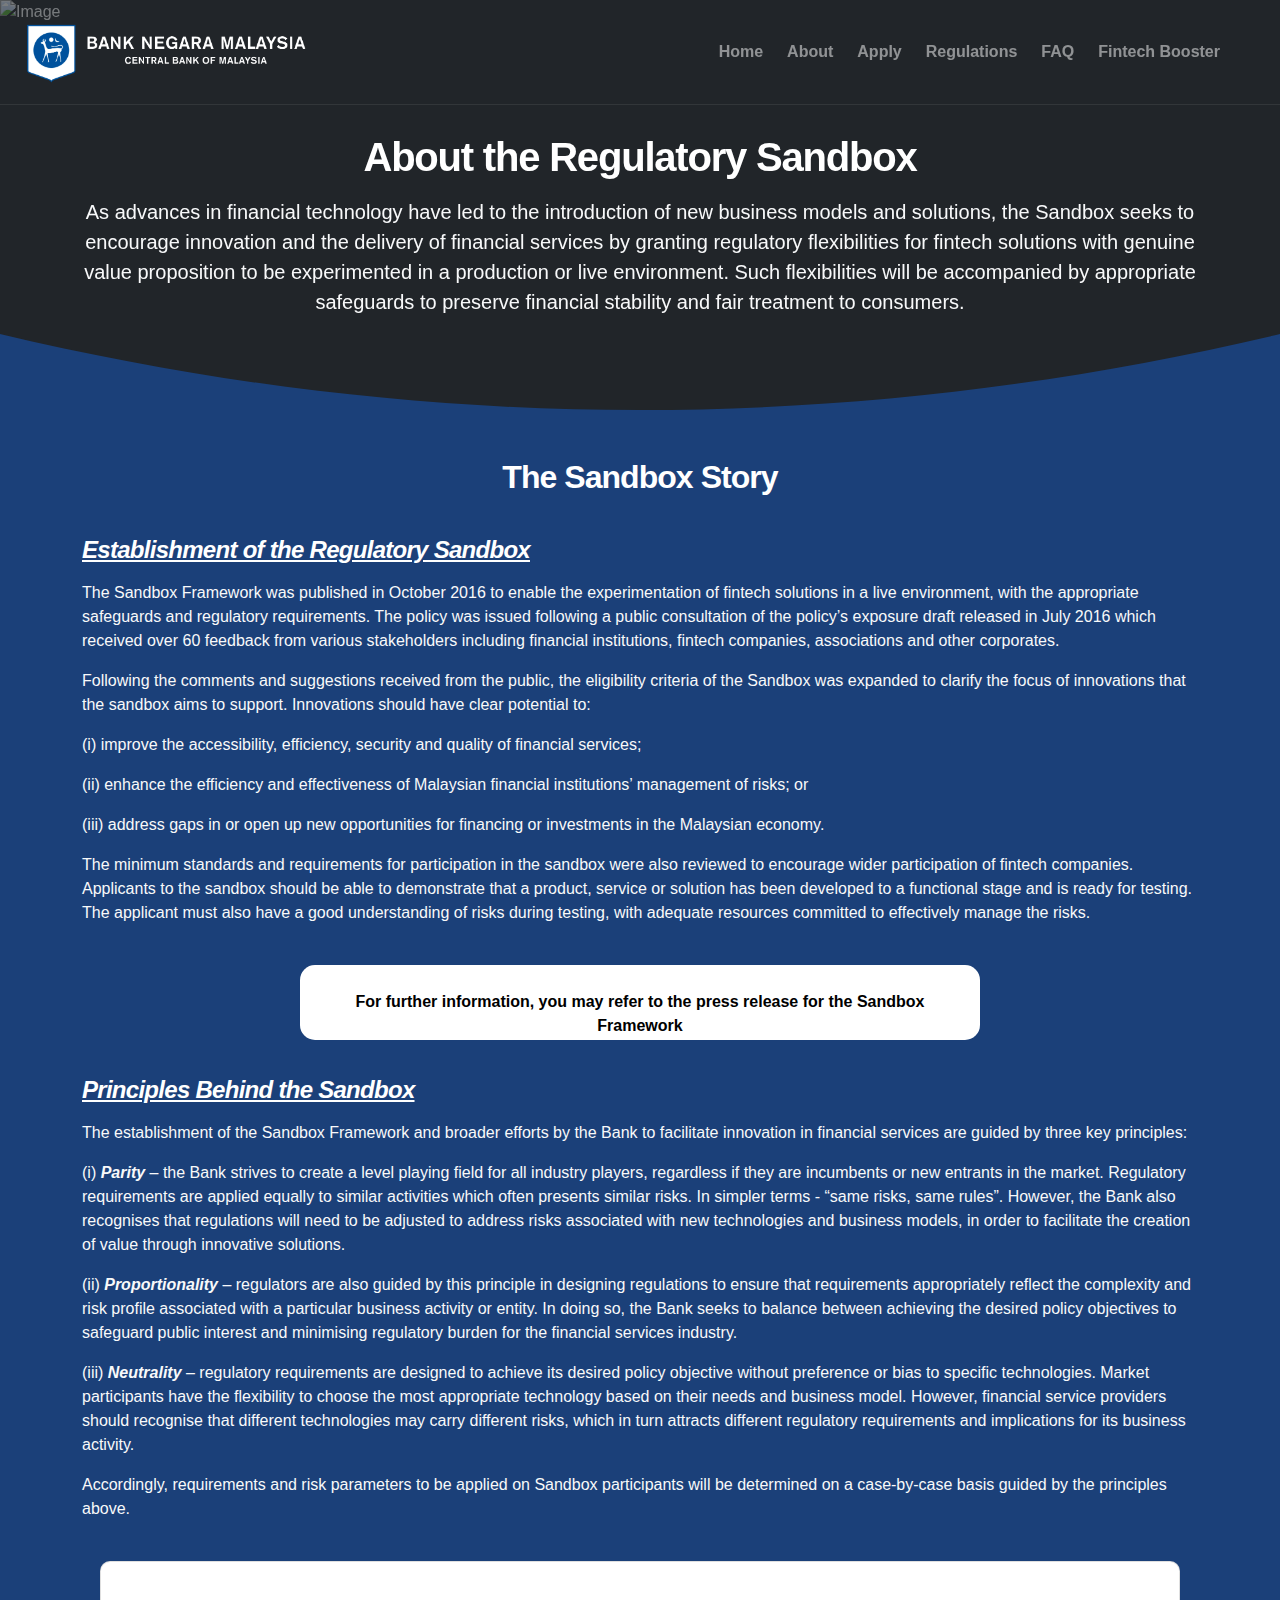
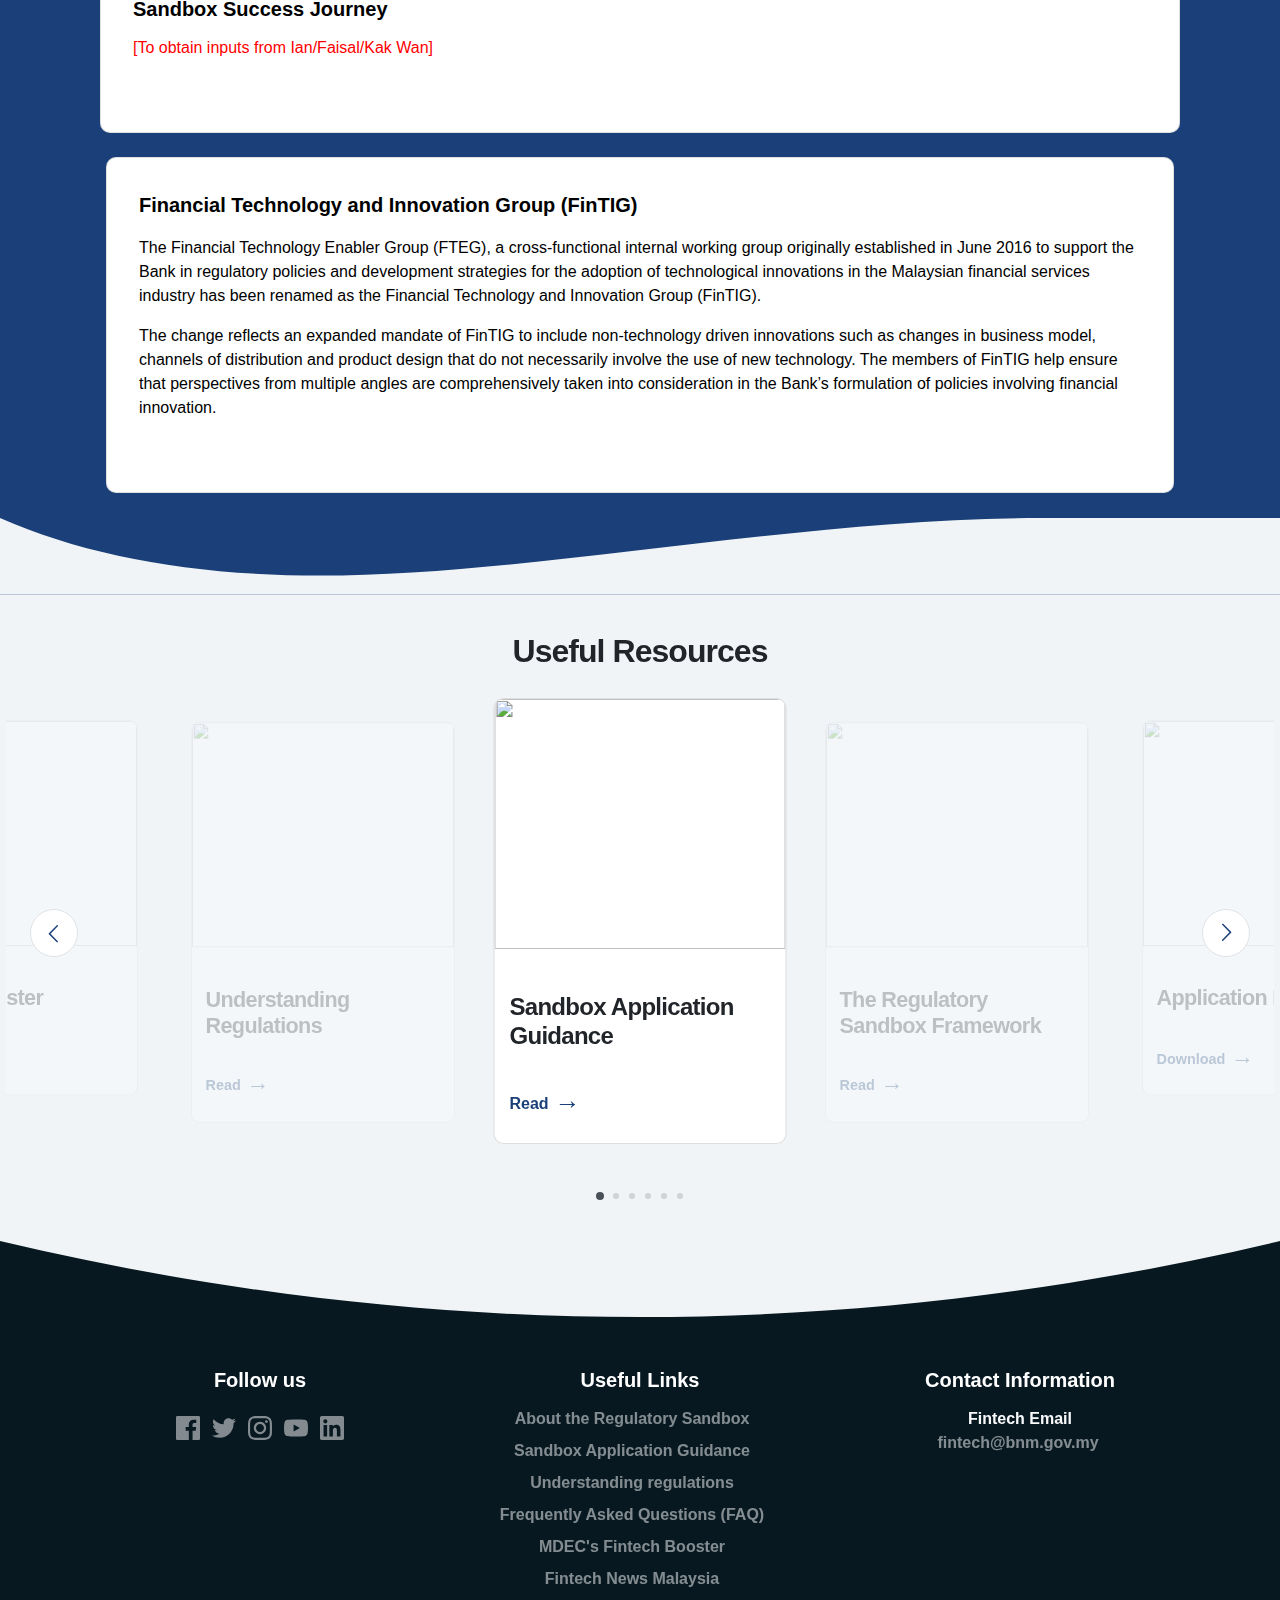
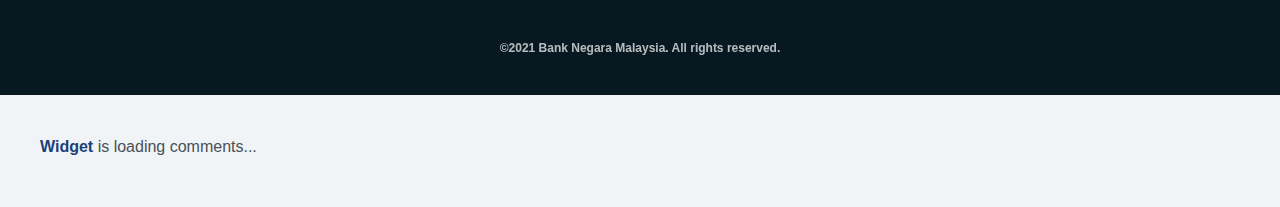
==== commit ef7a2f69: "throw in comment section in all pages" ====
--- a/About.html
+++ b/About.html
@@ -421,14 +421,11 @@
 <!--    <script type="text/javascript" src="../2020/about-page/js/typed.min.js"></script>-->
 <!-- Global site tag (gtag.js) - Google Analytics -->
 <script async src="https://www.googletagmanager.com/gtag/js?id=UA-7119121-1"></script>
-<script>
-  window.dataLayer = window.dataLayer || [];
-  function gtag(){dataLayer.push(arguments);}
-  gtag('js', new Date());
-
-  gtag('config', 'UA-7119121-1');
-</script>
-
+ <!-- begin wwww.htmlcommentbox.com -->
+ <div id="HCB_comment_box" style="margin: 2.5rem;"><a href="http://www.htmlcommentbox.com">Widget</a> is loading comments...</div>
+ <link rel="stylesheet" type="text/css" href="https://www.htmlcommentbox.com/static/skins/bootstrap/twitter-bootstrap.css?v=0" />
+ <script type="text/javascript" id="hcb"> /*<!--*/ if(!window.hcb_user){hcb_user={};} (function(){var s=document.createElement("script"), l=hcb_user.PAGE || (""+window.location).replace(/'/g,"%27"), h="https://www.htmlcommentbox.com";s.setAttribute("type","text/javascript");s.setAttribute("src", h+"/jread?page="+encodeURIComponent(l).replace("+","%2B")+"&mod=%241%24wq1rdBcg%24DKd9.CfDKKbQwWKWLkmhS0"+"&opts=16862&num=10&ts=1619084279117");if (typeof s!="undefined") document.getElementsByTagName("head")[0].appendChild(s);})(); /*-->*/ </script>
+<!-- end www.htmlcommentbox.com -->  
 
   </body>
 
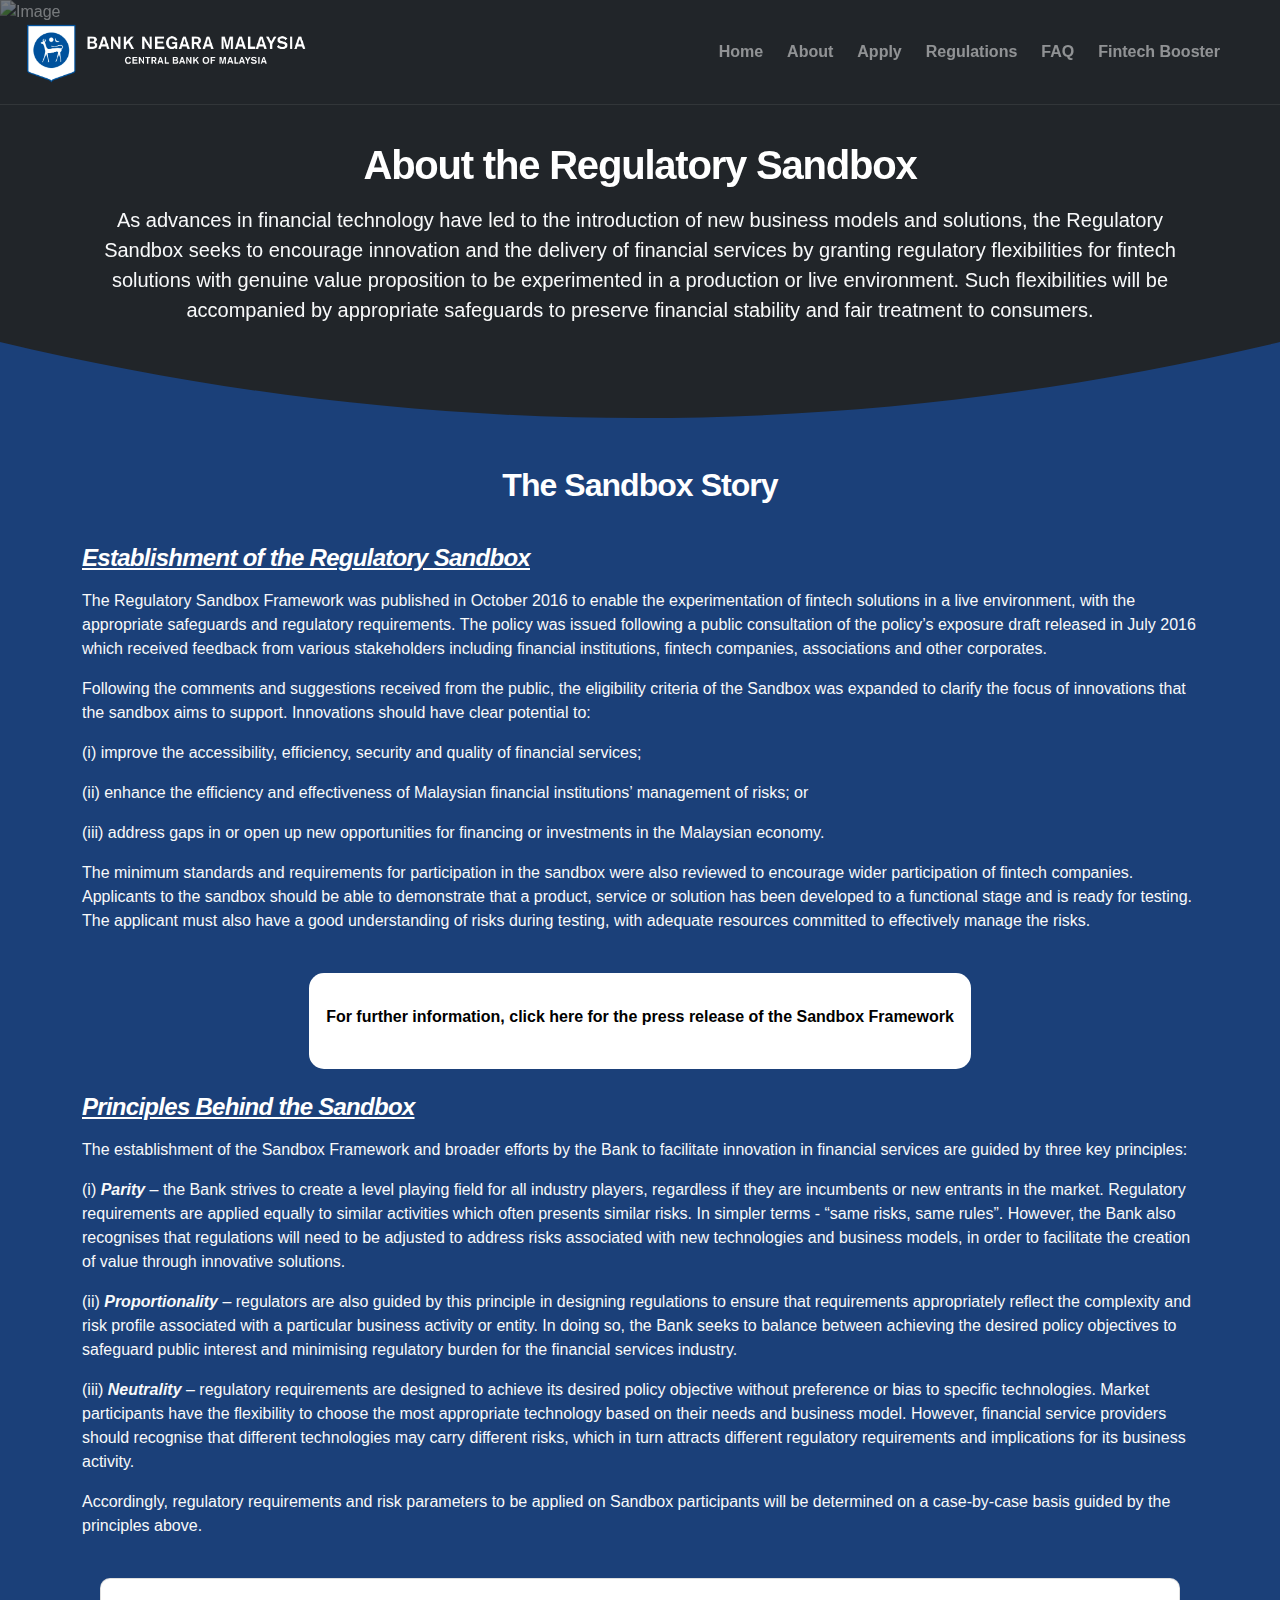
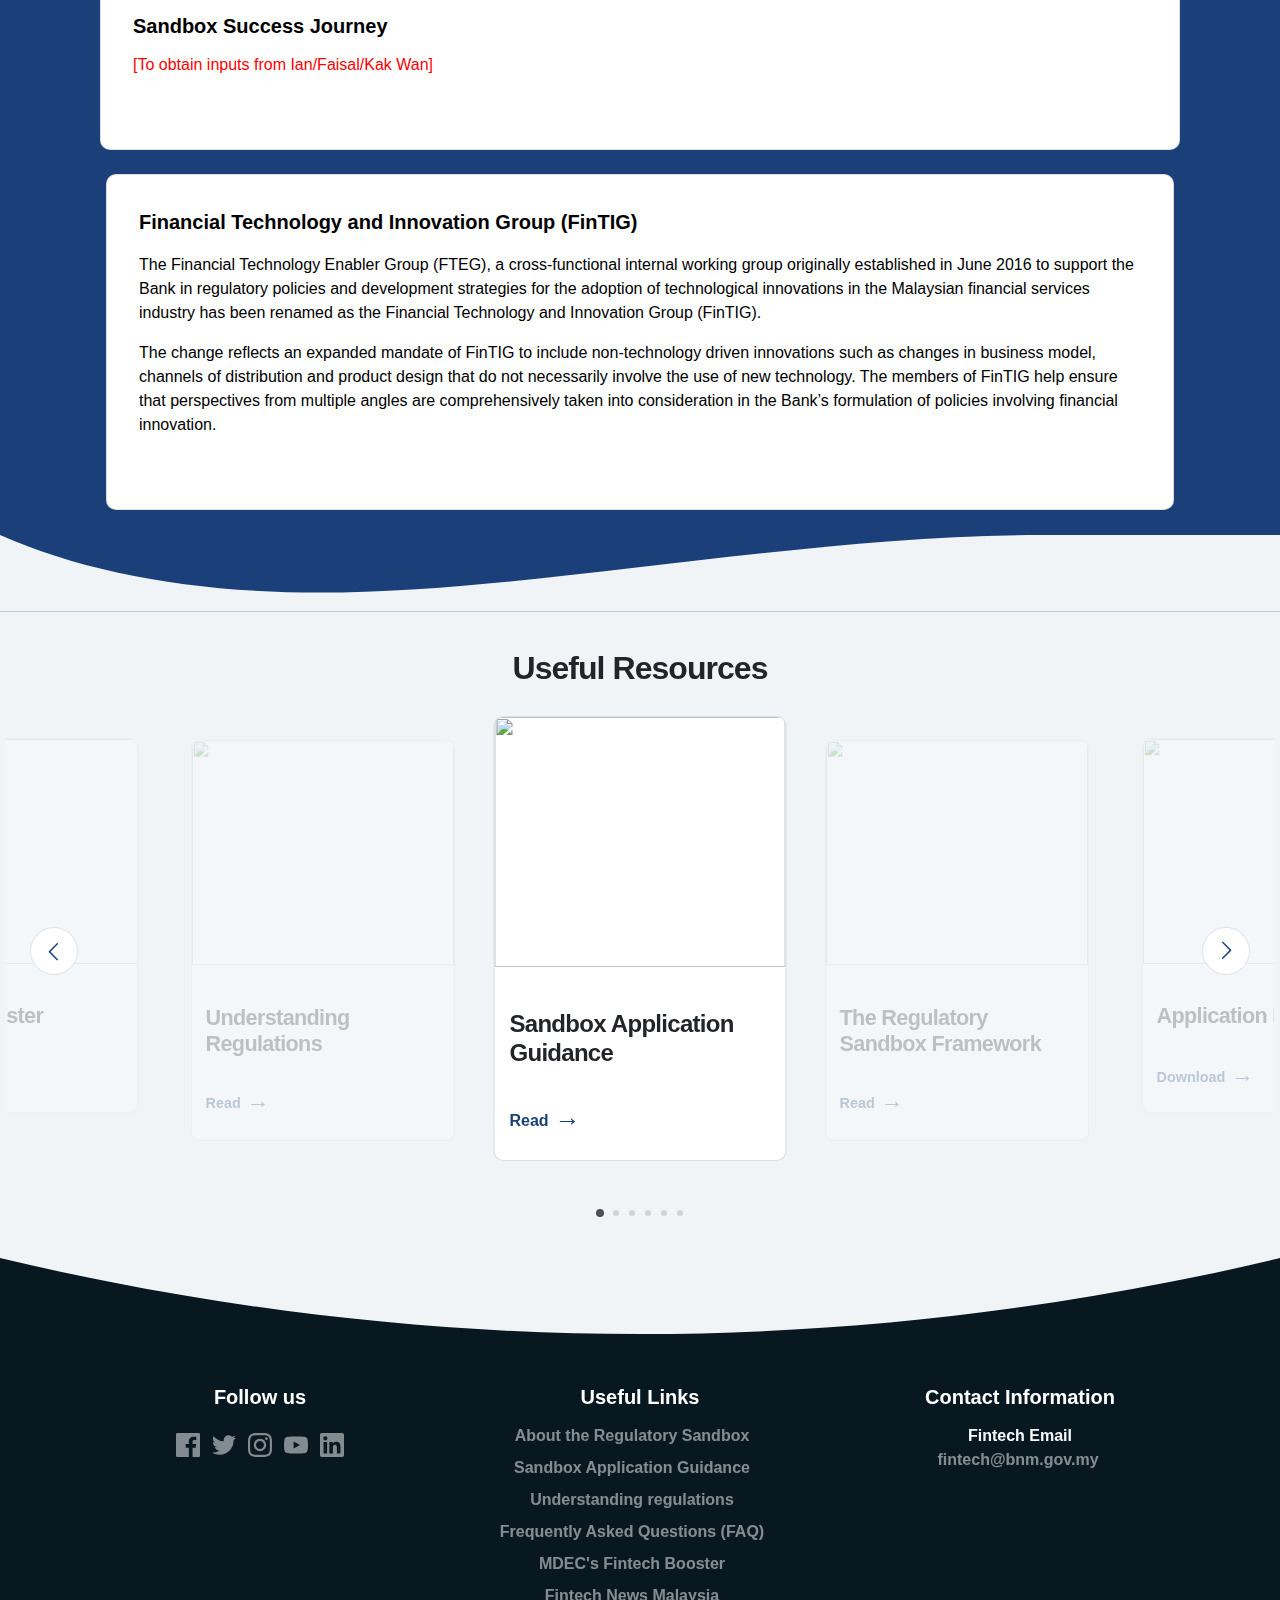
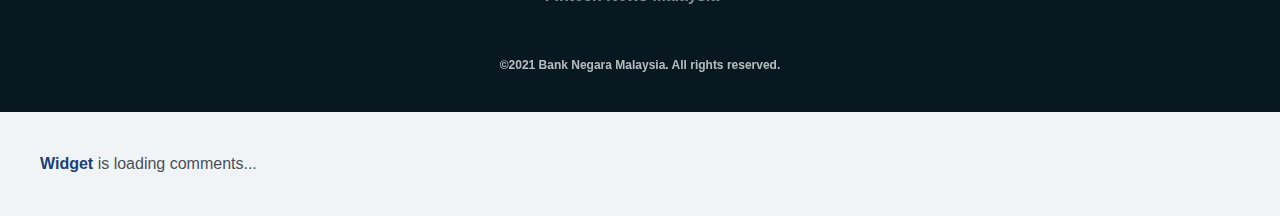
==== commit 677f38f7: "content update from WM" ====
--- a/About.html
+++ b/About.html
@@ -3,20 +3,21 @@
 <meta http-equiv="content-type" content="text/html;charset=UTF-8" />
 <head>
 <style>
+
 .rcorners1 {
   border-radius: 15px;
-  border: 1px;
   background: #fff;
-  width: 680px;
-  height: 75px;
+  height: fit-content;
   justify-content: center;
+  align-items: center;
   font-weight: 500;
   color: black;
-  padding: 25px;
+  padding-left:17px;
+  padding-right: 17px;
 }
 .rcorners1:hover {
-  background-color: #fff;
-  color: black;
+  background-color: rgb(231, 229, 229);
+  color: #1B4079;
   cursor: pointer;
   transform: rotate(0deg) scale(1) 
 translateY(-10px);
@@ -108,7 +109,7 @@
         <div class="row text-center justify-content-center" data-aos="fade-up">
           <div class="col">
 		   <h1 class="h1">About the Regulatory Sandbox</h1>
-           <p class="lead">As advances in financial technology have led to the introduction of new business models and solutions, the Sandbox seeks to encourage innovation and the delivery of financial services by granting regulatory flexibilities for fintech solutions with genuine value proposition to be experimented in a production or live environment. Such flexibilities will be accompanied by appropriate safeguards to preserve financial stability and fair treatment to consumers.
+           <p class="lead">As advances in financial technology have led to the introduction of new business models and solutions, the Regulatory Sandbox seeks to encourage innovation and the delivery of financial services by granting regulatory flexibilities for fintech solutions with genuine value proposition to be experimented in a production or live environment. Such flexibilities will be accompanied by appropriate safeguards to preserve financial stability and fair treatment to consumers.
           </p>
           </div>
         </div>
@@ -130,7 +131,7 @@
             <h2 class="h2"><p style="text-align: center;">The Sandbox Story</p> </h2>
             <br>
             <h4 class="h4" style="text-align: left;"><i><u>Establishment of the Regulatory Sandbox</u></i></h4>
-            <p style="text-align: left;">The Sandbox Framework was published in October 2016 to enable the experimentation of fintech solutions in a live environment, with the appropriate safeguards and regulatory requirements. The policy was issued following a public consultation of the policy’s exposure draft released in July 2016 which received over 60 feedback from various stakeholders including financial institutions, fintech companies, associations and other corporates. </p>
+            <p style="text-align: left;">The Regulatory Sandbox Framework was published in October 2016 to enable the experimentation of fintech solutions in a live environment, with the appropriate safeguards and regulatory requirements. The policy was issued following a public consultation of the policy’s exposure draft released in July 2016 which received feedback from various stakeholders including financial institutions, fintech companies, associations and other corporates. </p>
             <p style="text-align: left;">Following the comments and suggestions received from the public, the eligibility criteria of the Sandbox was expanded to clarify the focus of innovations that the sandbox aims to support. Innovations should have clear potential to:</p>
             <p style="text-align: left;">(i) improve the accessibility, efficiency, security and quality of financial services;</p>
             <p style="text-align: left;">(ii) enhance the efficiency and effectiveness of Malaysian financial institutions’ management of risks; or</p>
@@ -140,16 +141,16 @@
             <br>
             <div class="row mx-1 justify-content-center">
               <div class="rcorners1">
-                 <a href="index.html#related-publications"><p style="color: black;">For further information, you may refer to the press release for the Sandbox Framework</p></a>
+                 <a href="index.html#related-publications"><p style="color: black ;padding-top: 32px;">For further information, click here for the press release of the Sandbox Framework</p></a>
                   <br>
               </div>
             </div>
-            <h4 class="h4 pt-4" style="text-align: left;"><i><u>Principles Behind the Sandbox </u></i></h4>
+            <h4 class="h4 pt-3" style="text-align: left;"><i><u>Principles Behind the Sandbox </u></i></h4>
             <p style="text-align: left;">The establishment of the Sandbox Framework and broader efforts by the Bank to facilitate innovation in financial services are guided by three key principles:</p>
             <p style="text-align: left;">(i) <strong><i>Parity</i></strong> – the Bank strives to create a level playing field for all industry players, regardless if they are incumbents or new entrants in the market. Regulatory requirements are applied equally to similar activities which often presents similar risks. In simpler terms - “same risks, same rules”. However, the Bank also recognises that regulations will need to be adjusted to address risks associated with new technologies and business models, in order to facilitate the creation of value through innovative solutions. </p>
             <p style="text-align: left;">(ii) <strong><i>Proportionality</i></strong> – regulators are also guided by this principle in designing regulations to ensure that requirements appropriately reflect the complexity and risk profile associated with a particular business activity or entity. In doing so, the Bank seeks to balance between achieving the desired policy objectives to safeguard public interest and minimising regulatory burden for the financial services industry. </p>
             <p style="text-align: left;">(iii) <strong><i>Neutrality</i></strong> – regulatory requirements are designed to achieve its desired policy objective without preference or bias to specific technologies. Market participants have the flexibility to choose the most appropriate technology based on their needs and business model. However, financial service providers should recognise that different technologies may carry different risks, which in turn attracts different regulatory requirements and implications for its business activity.</p>
-            <p style="text-align: left;">Accordingly, requirements and risk parameters to be applied on Sandbox participants will be determined on a case-by-case basis guided by the principles above.</p>
+            <p style="text-align: left;">Accordingly, regulatory requirements and risk parameters to be applied on Sandbox participants will be determined on a case-by-case basis guided by the principles above.</p>
             </div>
           </div>
 
@@ -255,7 +256,7 @@
                                             <a href="#">
                                               <div class="mr-2">
                                               </div>
-                                              <img src="https://www.richardweechambers.com/wp-content/uploads/2020/08/RWC-e-Flyer_Partner-of-Fintech-Booster_Logo_RWC_Instagram-803x402.jpg" class="card-img-top flex-grow-1" height="250px">
+                                              <img src="https://www.richardweechambers.com/wp-content/uploads/2020/08/RWC-e-Flyer_Partner-of-Fintech-Booster_Logo_RWC_Instagram-803x402.jpg" class="card-img-top flex-grow-1" height="250px" style="width: 500px;">
                                             <h4 style="margin: 15px;"><br>Fintech Booster</h4></a>
                                             <a href="https://fintechbooster.com.my/" target ="_blank" class="hover-arrow mb-3" style="margin: 15px;">Explore</a>
                                           </div>
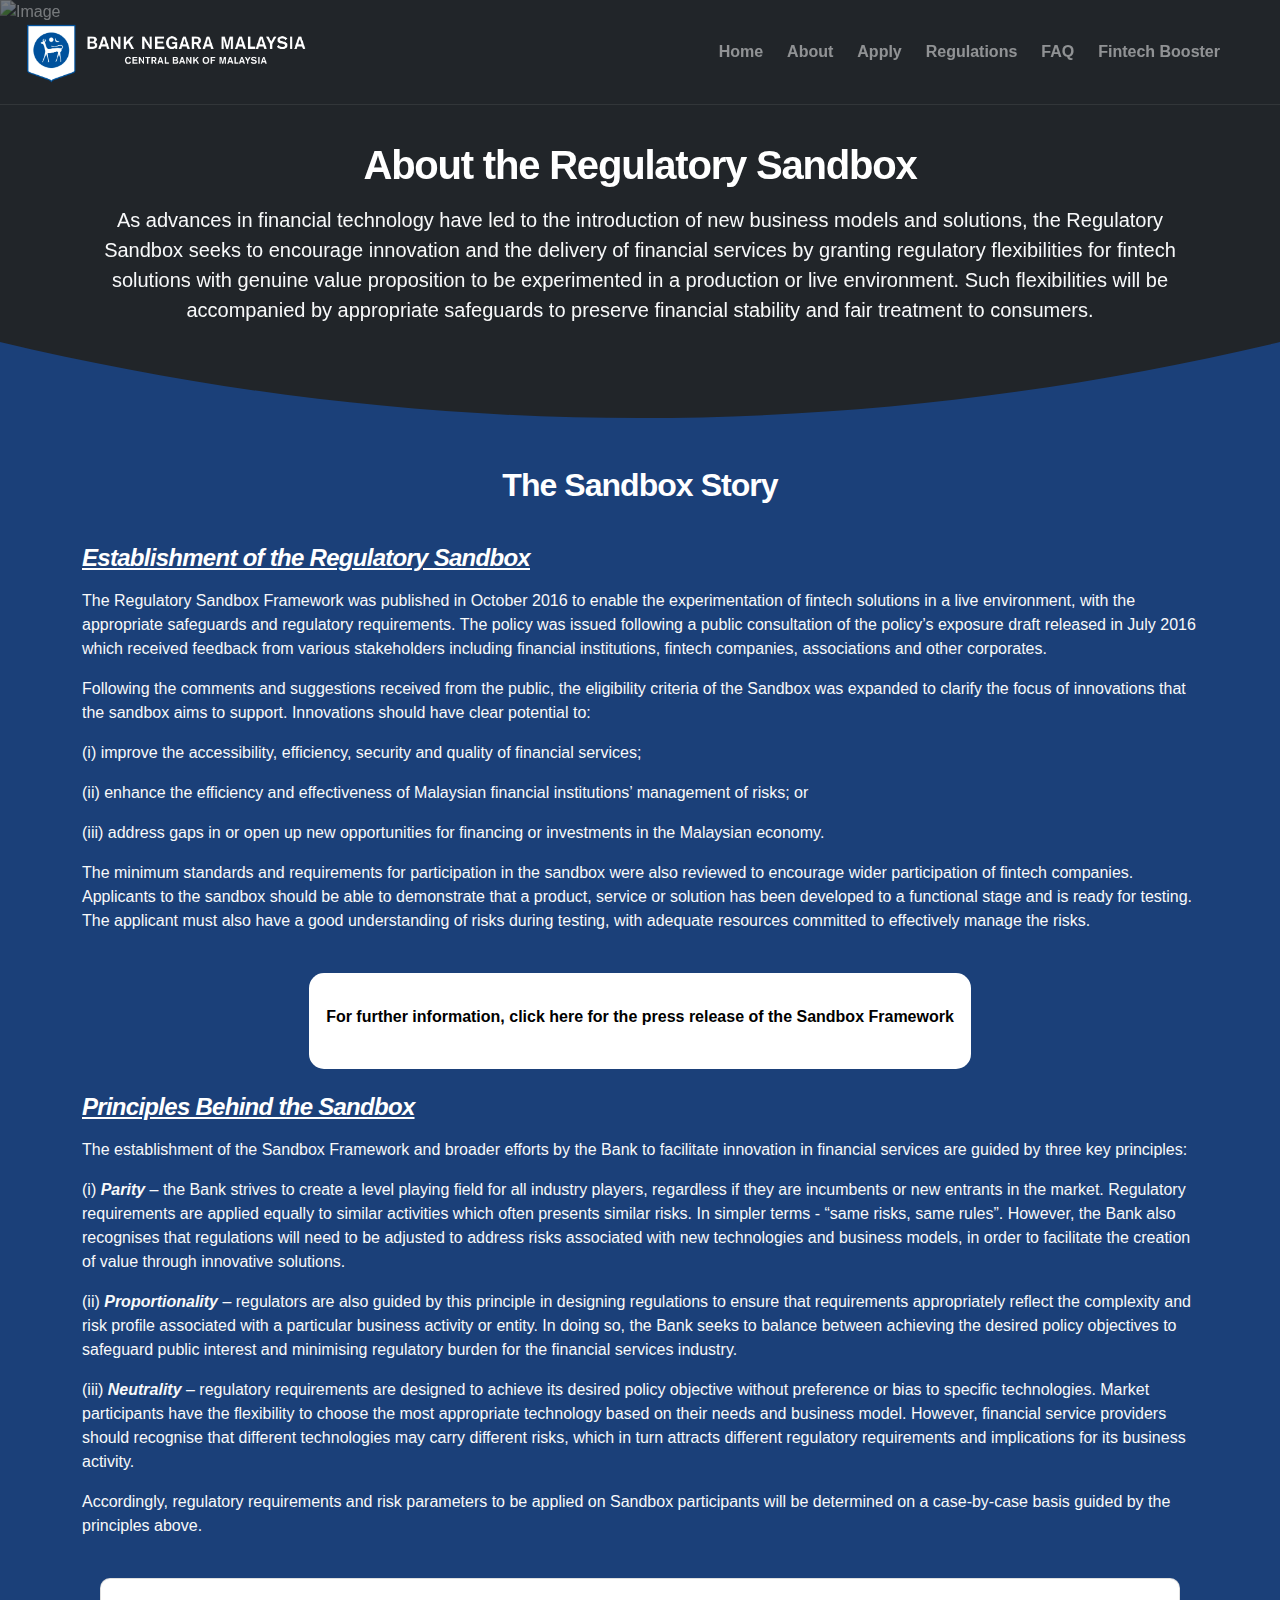
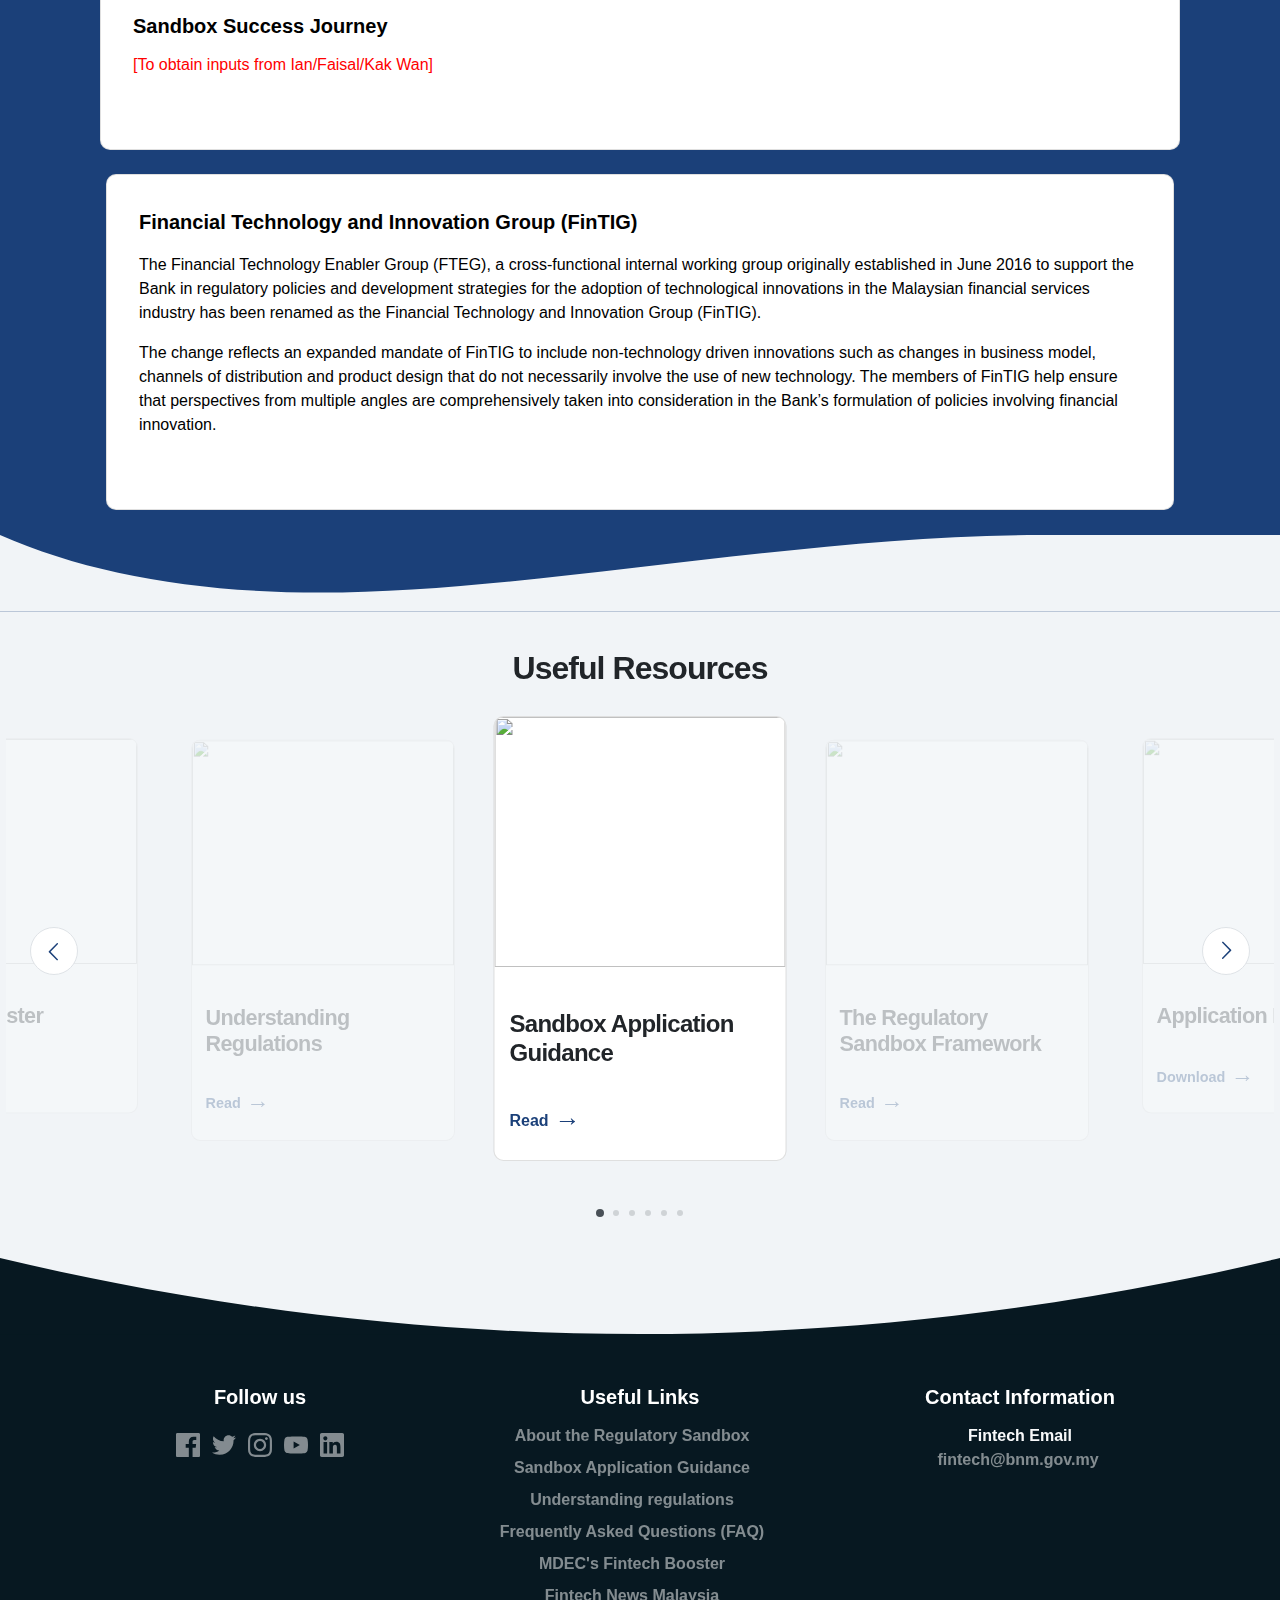
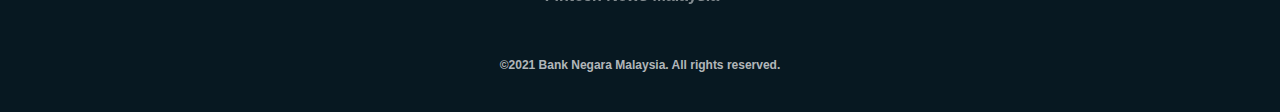
==== commit 0e0ea6b0: "remove html comment box" ====
--- a/About.html
+++ b/About.html
@@ -256,7 +256,7 @@
                                             <a href="#">
                                               <div class="mr-2">
                                               </div>
-                                              <img src="https://www.richardweechambers.com/wp-content/uploads/2020/08/RWC-e-Flyer_Partner-of-Fintech-Booster_Logo_RWC_Instagram-803x402.jpg" class="card-img-top flex-grow-1" height="250px" style="width: 500px;">
+                                              <img src="https://www.richardweechambers.com/wp-content/uploads/2020/08/RWC-e-Flyer_Partner-of-Fintech-Booster_Logo_RWC_Instagram-803x402.jpg" class="card-img-top flex-grow-1" height="250px" style="object-fit: fill;">
                                             <h4 style="margin: 15px;"><br>Fintech Booster</h4></a>
                                             <a href="https://fintechbooster.com.my/" target ="_blank" class="hover-arrow mb-3" style="margin: 15px;">Explore</a>
                                           </div>
@@ -422,11 +422,6 @@
 <!--    <script type="text/javascript" src="../2020/about-page/js/typed.min.js"></script>-->
 <!-- Global site tag (gtag.js) - Google Analytics -->
 <script async src="https://www.googletagmanager.com/gtag/js?id=UA-7119121-1"></script>
- <!-- begin wwww.htmlcommentbox.com -->
- <div id="HCB_comment_box" style="margin: 2.5rem;"><a href="http://www.htmlcommentbox.com">Widget</a> is loading comments...</div>
- <link rel="stylesheet" type="text/css" href="https://www.htmlcommentbox.com/static/skins/bootstrap/twitter-bootstrap.css?v=0" />
- <script type="text/javascript" id="hcb"> /*<!--*/ if(!window.hcb_user){hcb_user={};} (function(){var s=document.createElement("script"), l=hcb_user.PAGE || (""+window.location).replace(/'/g,"%27"), h="https://www.htmlcommentbox.com";s.setAttribute("type","text/javascript");s.setAttribute("src", h+"/jread?page="+encodeURIComponent(l).replace("+","%2B")+"&mod=%241%24wq1rdBcg%24DKd9.CfDKKbQwWKWLkmhS0"+"&opts=16862&num=10&ts=1619084279117");if (typeof s!="undefined") document.getElementsByTagName("head")[0].appendChild(s);})(); /*-->*/ </script>
-<!-- end www.htmlcommentbox.com -->  
 
   </body>
 
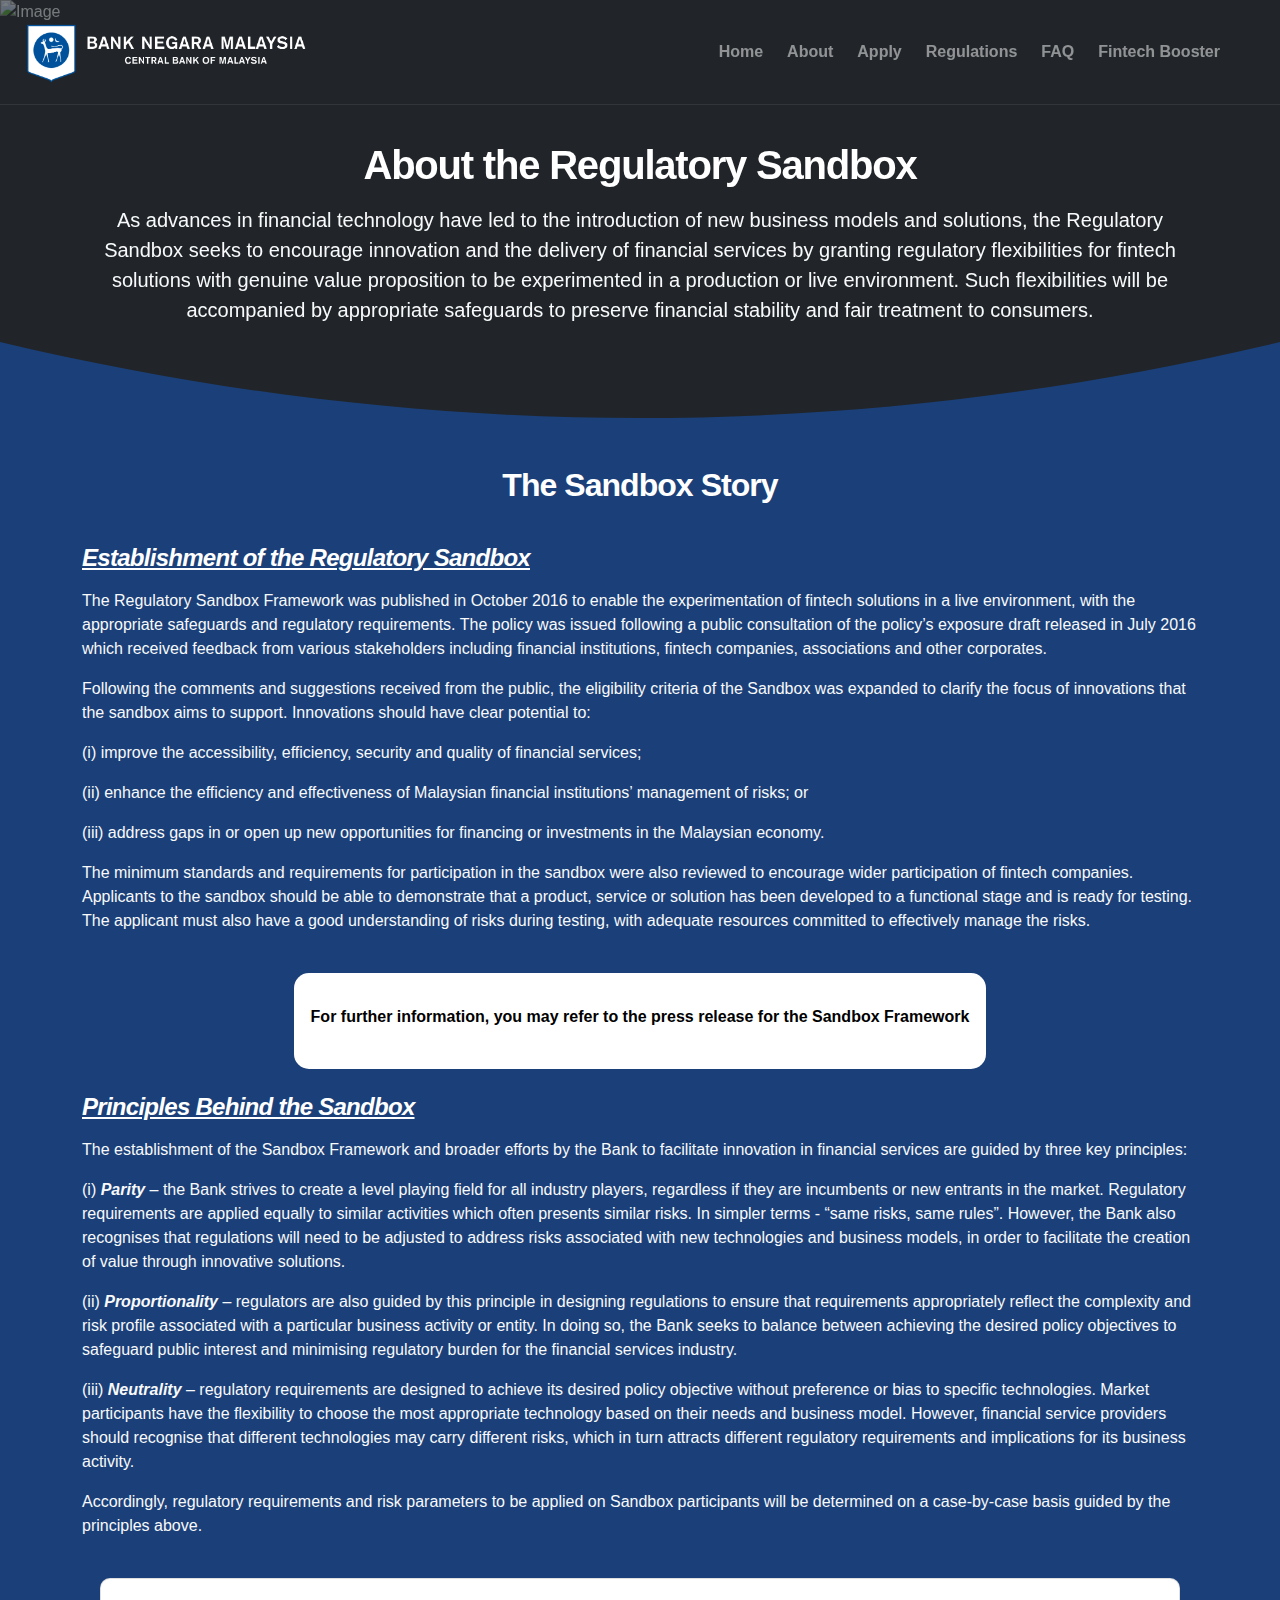
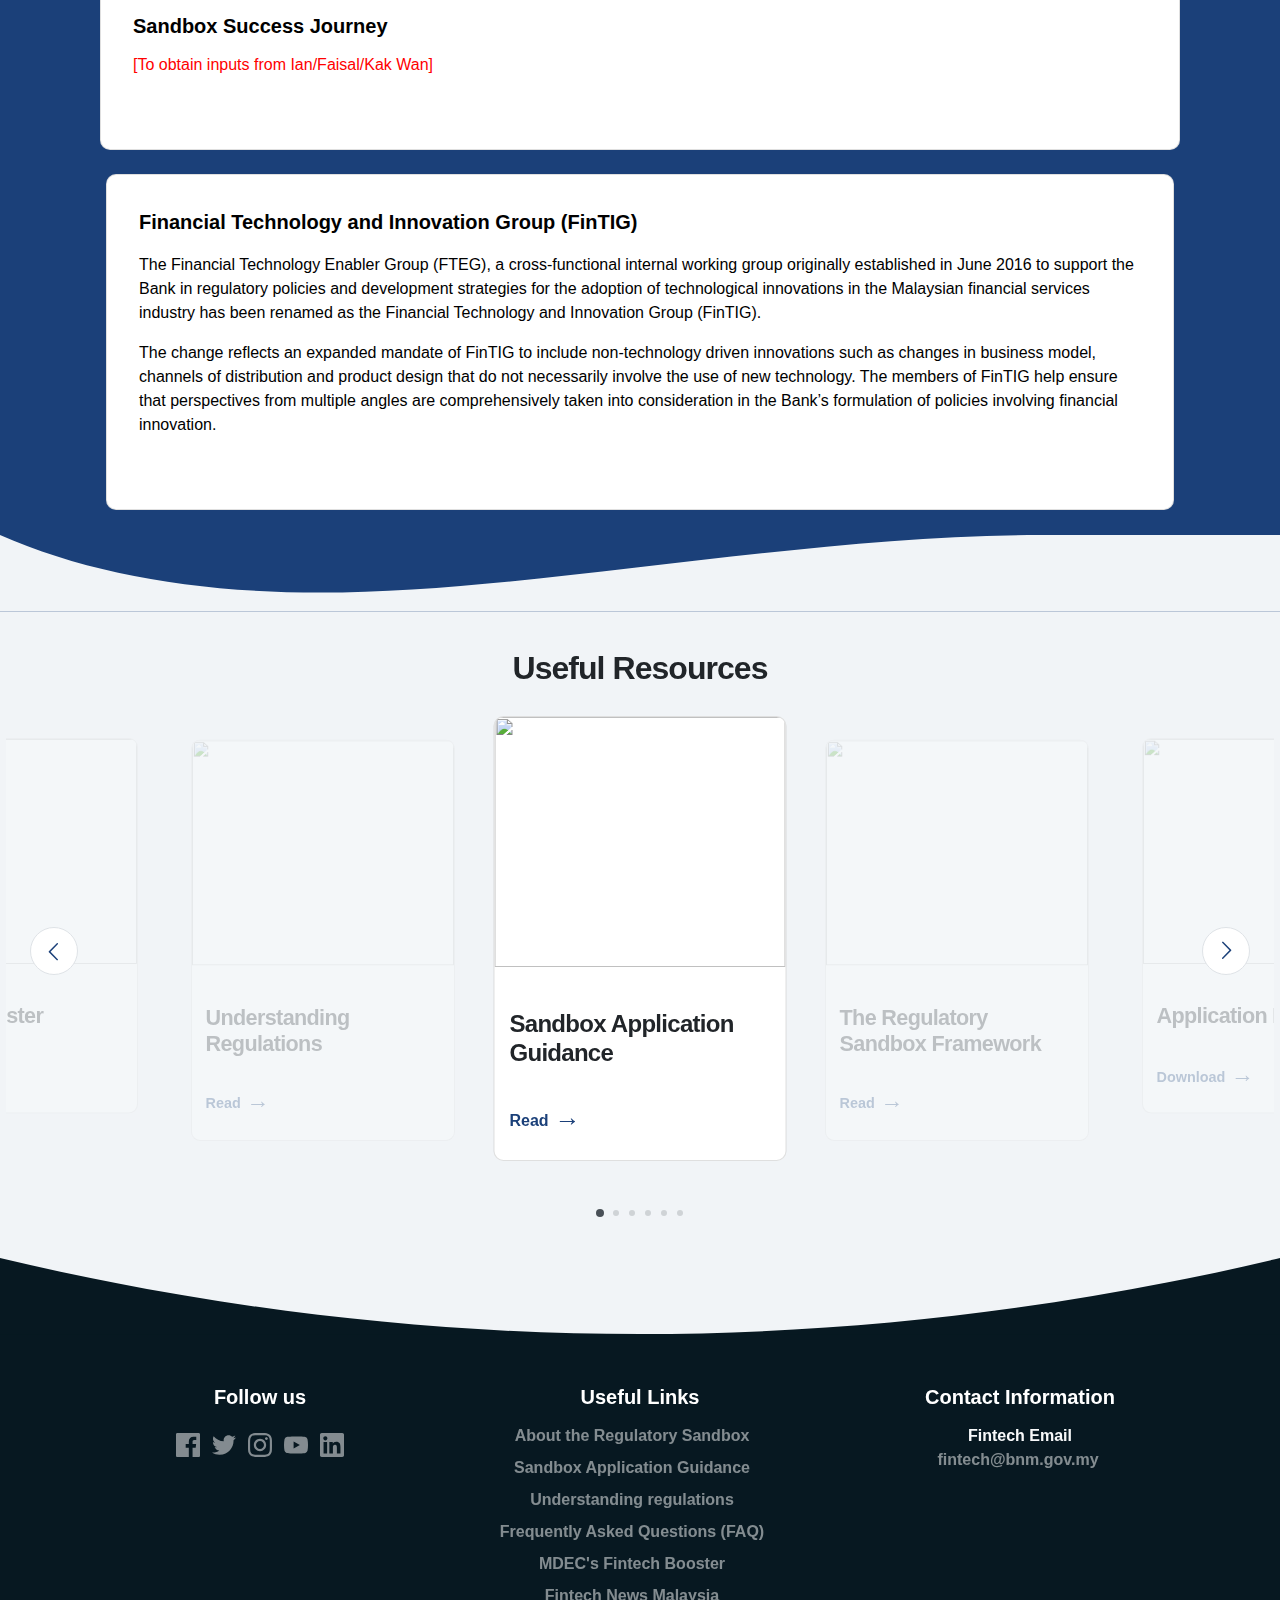
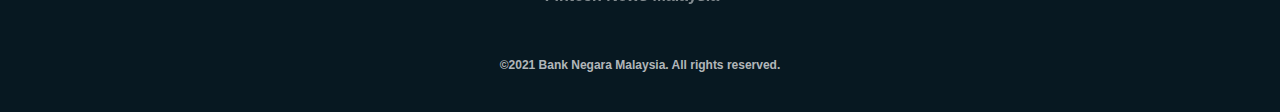
==== commit 59ebe8b8: "update content and looks" ====
--- a/About.html
+++ b/About.html
@@ -16,12 +16,12 @@
   padding-right: 17px;
 }
 .rcorners1:hover {
-  background-color: rgb(231, 229, 229);
+  background-color: #ffab40;
   color: #1B4079;
   cursor: pointer;
   transform: rotate(0deg) scale(1) 
 translateY(-10px);
-  transition: .5s all ease;
+  transition: .7s all ease;
   z-index: 400;
 }
 
@@ -141,7 +141,7 @@
             <br>
             <div class="row mx-1 justify-content-center">
               <div class="rcorners1">
-                 <a href="index.html#related-publications"><p style="color: black ;padding-top: 32px;">For further information, click here for the press release of the Sandbox Framework</p></a>
+                 <a href="index.html#related-publications"><p style="color: black ;padding-top: 32px;">For further information, you may refer to the press release for the Sandbox Framework</p></a>
                   <br>
               </div>
             </div>
